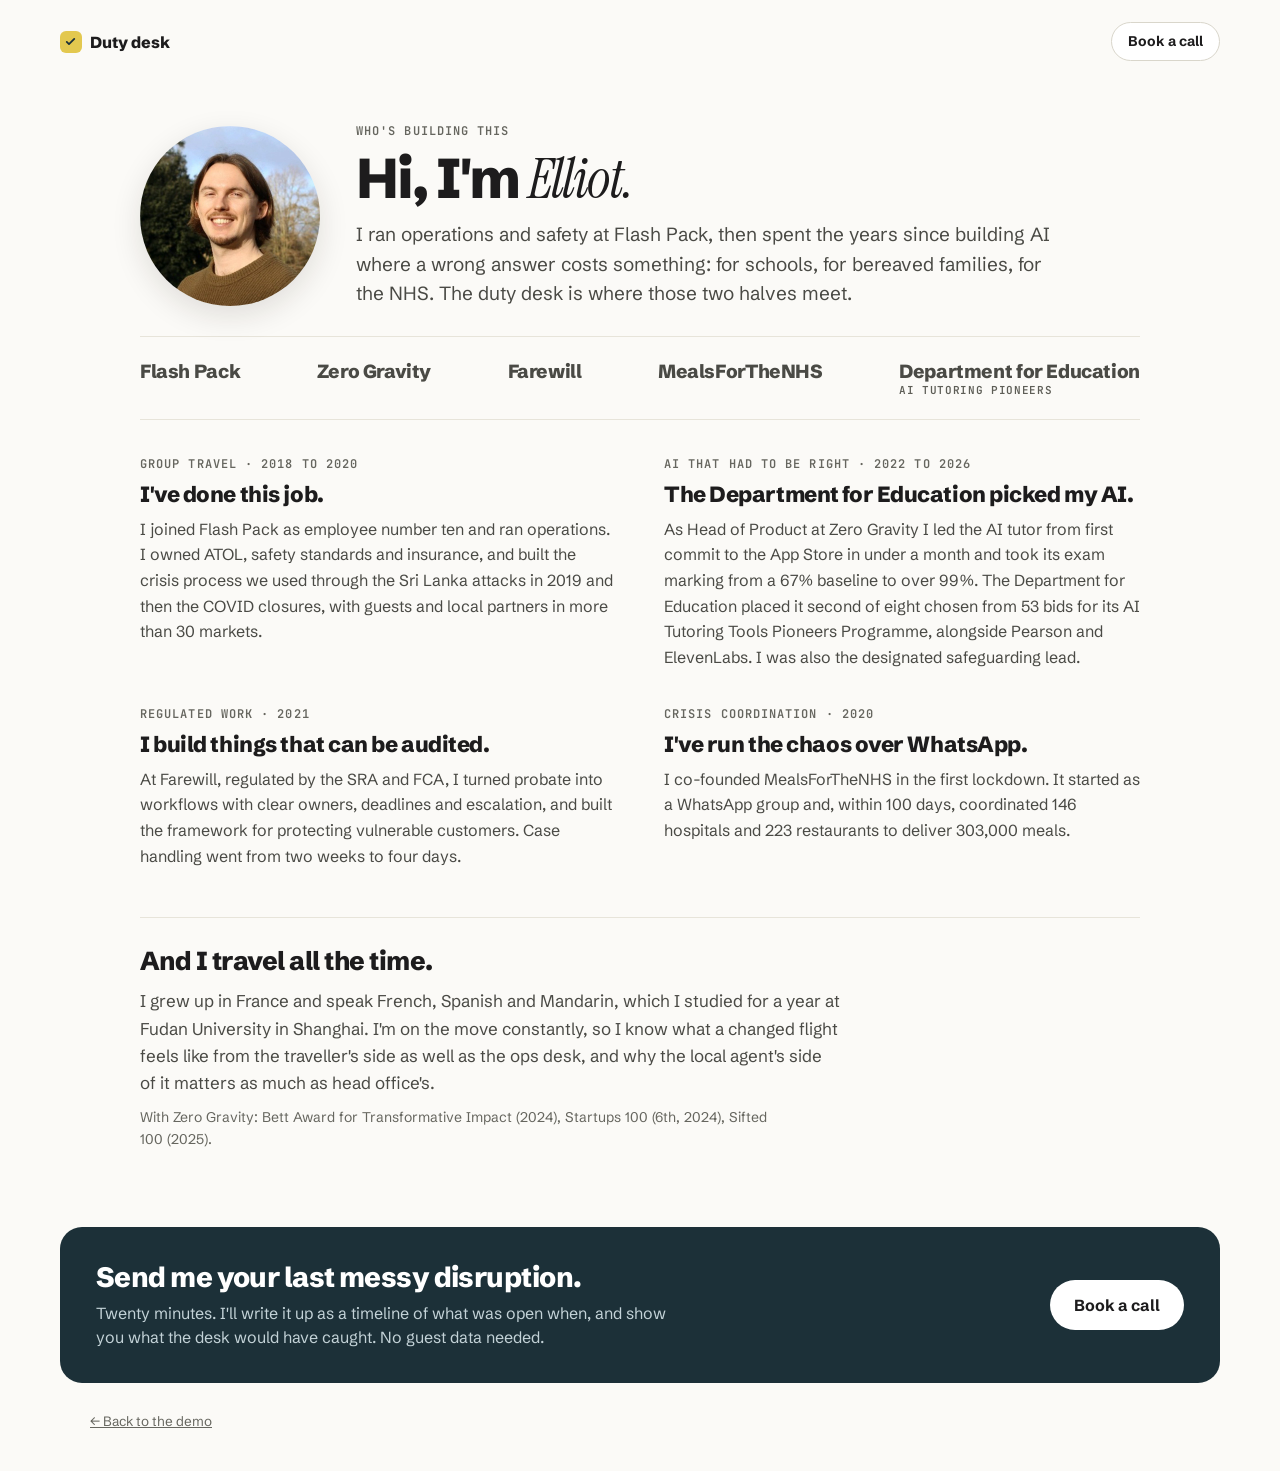
==== about.html @ a070fc7b "Update the site" ====
<!doctype html>
<html lang="en-GB">
<head>
<meta charset="utf-8">
<meta name="viewport" content="width=device-width, initial-scale=1">
<title>About Elliot · Duty desk</title>
<meta name="description" content="Elliot Little ran operations and safety at Flash Pack and has since built AI where mistakes cost something, for schools, families and the NHS.">
<link rel="preconnect" href="https://fonts.googleapis.com">
<link rel="preconnect" href="https://fonts.gstatic.com" crossorigin>
<link href="https://fonts.googleapis.com/css2?family=Instrument+Serif:ital@0;1&family=Schibsted+Grotesk:wght@400;500;600;700;800&family=JetBrains+Mono:wght@400;500;700&display=swap" rel="stylesheet">
<link rel="icon" href="data:image/svg+xml,%3Csvg xmlns=%22http://www.w3.org/2000/svg%22 viewBox=%220 0 16 16%22%3E%3Crect width=%2216%22 height=%2216%22 rx=%224%22 fill=%22%231C3038%22/%3E%3Ccircle cx=%228%22 cy=%228%22 r=%223%22 fill=%22%23E3C84F%22/%3E%3C/svg%3E">
<link rel="stylesheet" href="slack.css">
<link rel="stylesheet" href="site.css">
<link rel="stylesheet" href="home.css">
</head>
<body data-page="home">

<nav class="sitebar" aria-label="Site">
  <a class="brand" href="index.html"><i class="sq desk-sq" aria-hidden="true"></i>Duty desk</a>
  <a class="talk" data-talk href="#">Book a call</a>
</nav>

<header class="about-hero">
  <img src="elliot.jpg" alt="Elliot Little" width="180" height="180">
  <div>
    <p class="kicker">Who's building this</p>
    <h1>Hi, I'm <em>Elliot.</em></h1>
    <p class="lede">I ran operations and safety at Flash Pack, then spent the years since building AI where a wrong answer costs something: for schools, for bereaved families, for the NHS. The duty desk is where those two halves meet.</p>
  </div>
</header>

<section class="logos" aria-label="Where I've done this work">
  <span>Flash Pack</span><span>Zero Gravity</span><span>Farewill</span><span>MealsForTheNHS</span><span>Department for Education <small>AI Tutoring Pioneers</small></span>
</section>

<section class="creds">
  <article>
    <p class="kicker">Group travel · 2018 to 2020</p>
    <h2>I've done this job.</h2>
    <p>I joined Flash Pack as employee number ten and ran operations. I owned ATOL, safety standards and insurance, and built the crisis process we used through the Sri Lanka attacks in 2019 and then the COVID closures, with guests and local partners in more than 30 markets.</p>
  </article>
  <article>
    <p class="kicker">AI that had to be right · 2022 to 2026</p>
    <h2>The Department for Education picked my AI.</h2>
    <p>As Head of Product at Zero Gravity I led the AI tutor from first commit to the App Store in under a month and took its exam marking from a 67% baseline to over 99%. The Department for Education placed it second of eight chosen from 53 bids for its AI Tutoring Tools Pioneers Programme, alongside Pearson and ElevenLabs. I was also the designated safeguarding lead.</p>
  </article>
  <article>
    <p class="kicker">Regulated work · 2021</p>
    <h2>I build things that can be audited.</h2>
    <p>At Farewill, regulated by the SRA and FCA, I turned probate into workflows with clear owners, deadlines and escalation, and built the framework for protecting vulnerable customers. Case handling went from two weeks to four days.</p>
  </article>
  <article>
    <p class="kicker">Crisis coordination · 2020</p>
    <h2>I've run the chaos over WhatsApp.</h2>
    <p>I co-founded MealsForTheNHS in the first lockdown. It started as a WhatsApp group and, within 100 days, coordinated 146 hospitals and 223 restaurants to deliver 303,000 meals.</p>
  </article>
</section>

<section class="travel">
  <h2>And I travel all the time.</h2>
  <p>I grew up in France and speak French, Spanish and Mandarin, which I studied for a year at Fudan University in Shanghai. I'm on the move constantly, so I know what a changed flight feels like from the traveller's side as well as the ops desk, and why the local agent's side of it matters as much as head office's.</p>
  <p class="small">With Zero Gravity: Bett Award for Transformative Impact (2024), Startups 100 (6th, 2024), Sifted 100 (2025).</p>
</section>

<section class="talk-band" id="talk">
  <div>
    <h2>Send me your last messy disruption.</h2>
    <p>Twenty minutes. I'll write it up as a timeline of what was open when, and show you what the desk would have caught. No guest data needed.</p>
  </div>
  <a class="cta light" data-talk href="#">Book a call</a>
</section>

<footer class="foot"><p><a href="index.html">← Back to the demo</a></p></footer>
<script type="module" src="talk.js"></script>
</body>
</html>
---- slack.css ----
/* Story view. A chat client drawn plainly enough that nobody has to learn it.
   Palette from the repo's tokens; the layout is the familiar one. */
:root{
  --ink:#1D1C1D; --body:#3B3A3C; --muted:#616061; --line:#E2E2E2; --soft:#F8F8F8;
  --night:#1C3038; --night-2:#26414B; --night-body:#C3D2D7; --night-mute:#9FB3BA;
  --sky:#A8C3CD; --sky-soft:#EDF4F6; --sky-ink:#2F5664;
  --olive:#82A03A; --olive-soft:#EFF3E0; --olive-ink:#4E6221;
  --mustard:#E3C84F; --mustard-soft:#FBF5DC; --mustard-ink:#6B5405;
  --terra:#C9524A; --terra-soft:#FBEAE8; --terra-ink:#A03A32;
  --sans:"Schibsted Grotesk",-apple-system,BlinkMacSystemFont,"Segoe UI",Roboto,Arial,sans-serif;
  --mono:"JetBrains Mono",ui-monospace,Menlo,monospace;
}
*,*::before,*::after{box-sizing:border-box;margin:0}
body{font:15px/1.5 var(--sans);color:var(--body);background:#F4F3ED;-webkit-font-smoothing:antialiased;padding:0 24px 40px}
b{color:var(--ink);font-weight:700}
a{color:#1264A3}
:focus-visible{outline:2px solid var(--terra-ink);outline-offset:2px;border-radius:4px}
[hidden]{display:none!important}
button{font:inherit;cursor:pointer}

/* page header: one headline, one line, one stepper */
.page{max-width:1240px;margin:0 auto;padding:32px 0 14px}
h1{font:800 clamp(28px,3.6vw,40px)/1.05 var(--sans);letter-spacing:-.03em;color:var(--ink);margin-bottom:8px}
.sub{font-size:16.5px;max-width:70ch;color:var(--body)}
.nav{max-width:1240px;margin:0 auto;display:flex;align-items:center;justify-content:space-between;gap:16px}
.moments{display:flex;align-items:center}
.mo{background:#fff;border:1px solid #D6D4C9;color:var(--muted);font-weight:700;font-size:14px;border-radius:999px;padding:7px 16px}
.mo.done{color:var(--olive-ink);border-color:#C3D39A;background:var(--olive-soft)}
.mo.on{background:var(--ink);border-color:var(--ink);color:#fff}
.sep{width:28px;height:1px;background:#C8C6BC}
.hood{font-size:14px;font-weight:600;color:var(--muted);text-decoration:none}
.hood:hover{color:var(--ink);text-decoration:underline}
.context{max-width:1240px;margin:12px auto 14px;font-size:16px;color:var(--body)}
.context b{margin-right:4px}

/* end-of-moment card, inside the channel */
.endcard{margin:12px 18px 6px;border:1px solid var(--line);border-radius:10px;overflow:hidden;background:#fff}
.endcard.new{animation:arrive .35s ease-out}
.ec-head{font:700 11px var(--mono);text-transform:uppercase;letter-spacing:.08em;color:var(--muted);padding:8px 14px;background:var(--soft);border-bottom:1px solid var(--line)}
.ec-row{display:grid;grid-template-columns:96px 1fr;gap:10px;padding:9px 14px;align-items:baseline}
.ec-row+.ec-row{border-top:1px solid var(--line)}
.ec-row p{color:var(--ink);font-size:14.5px}
.ec-k{font:700 11px var(--mono);text-transform:uppercase;letter-spacing:.06em}
.ec-k.ok{color:var(--olive-ink)} .ec-k.bad{color:var(--terra-ink)}

/* the app window */
.app{max-width:1240px;margin:0 auto;display:grid;grid-template-columns:220px 1fr 300px;grid-template-rows:40px 1fr;height:clamp(520px,calc(100vh - 260px),720px);border-radius:12px;overflow:hidden;box-shadow:0 1px 3px rgba(0,0,0,.08),0 18px 50px rgba(0,0,0,.12);background:#fff}
.side{background:#3F0E40;color:#CFC3CF;padding:14px 10px;font-size:14.5px;overflow:auto;grid-row:2}
.ws{padding:0 8px 14px;border-bottom:1px solid #5B2C5C;margin-bottom:10px;display:flex;flex-direction:column}
.ws b{color:#fff;font-size:16px}
.ws span{font-size:12.5px;color:var(--night-mute)}
.side-h{font-size:12.5px;color:#B9A7BA;padding:10px 8px 4px}
.side ul{list-style:none;padding:0}
.side li{padding:4px 8px;border-radius:6px;display:flex;align-items:center;gap:8px;white-space:nowrap}
.side li.on{background:#1164A3;color:#fff;font-weight:700}
.dot{width:9px;height:9px;border-radius:50%;display:inline-block}
.sq{width:18px;height:18px;border-radius:5px;display:inline-block;flex:none}
.desk-sq{background:var(--mustard) url("data:image/svg+xml,%3Csvg xmlns='http://www.w3.org/2000/svg' viewBox='0 0 20 20'%3E%3Cpath d='M5 10.5l3 3 7-7' stroke='%231C3038' stroke-width='2.4' fill='none' stroke-linecap='round' stroke-linejoin='round'/%3E%3C/svg%3E") center/70% no-repeat}
.news-sq{background:var(--sky) url("data:image/svg+xml,%3Csvg xmlns='http://www.w3.org/2000/svg' viewBox='0 0 20 20'%3E%3Cpath d='M5 6h10M5 10h10M5 14h6' stroke='%231C3038' stroke-width='2' stroke-linecap='round'/%3E%3C/svg%3E") center/70% no-repeat}

.chan{display:flex;flex-direction:column;min-width:0;min-height:0;border-right:1px solid var(--line)}
.chan-head{display:flex;justify-content:space-between;align-items:center;padding:12px 18px;border-bottom:1px solid var(--line)}
.chan-head b{font-size:17px}
.topic{display:block;font-size:13px;color:var(--muted)}
.members{display:flex}
.members i{width:26px;height:26px;border-radius:6px;display:grid;place-items:center;color:#fff;font:700 12px var(--sans);font-style:normal;margin-left:-4px;border:2px solid #fff}
.members i.d{background:var(--mustard);color:var(--night)}

.msgs{list-style:none;padding:8px 0 16px;overflow-y:auto;flex:1;min-height:0}
.empty{padding:40px 24px;color:var(--muted);text-align:center}
.day{display:flex;align-items:center;margin:14px 0 6px;padding:0 18px}
.day::before,.day::after{content:"";flex:1;height:1px;background:var(--line)}
.day span{font:700 12.5px var(--sans);color:var(--ink);border:1px solid var(--line);border-radius:999px;padding:3px 12px;background:#fff}
.m{display:flex;gap:10px;padding:6px 18px}
.m:hover{background:var(--soft)}
.m.thread{padding-left:66px}
.m.thread .av{width:24px;height:24px;font-size:12px}
.m.new{animation:arrive .35s ease-out}
@keyframes arrive{from{background:#FFF8DB}to{background:transparent}}
@media (prefers-reduced-motion:reduce){.m.new{animation:none}.msgs{scroll-behavior:auto}}
.av{width:36px;height:36px;border-radius:7px;flex:none;display:grid;place-items:center;color:#fff;font:700 15px var(--sans);font-style:normal}
.av.sq{width:36px;height:36px}
.mb{min-width:0;flex:1}
.mh{display:flex;align-items:baseline;gap:6px;margin-bottom:1px}
.mh time{font-size:12px;color:var(--muted)}
.apptag{font:700 10px var(--sans);background:#EDEDED;color:var(--muted);padding:1px 4px;border-radius:3px}
.role{font-size:12.5px;color:var(--muted)}
.mb p{color:var(--ink);margin:1px 0}
.at{background:#E8F5FA;color:#1264A3;border-radius:3px;padding:0 2px;font-weight:600}
.card{display:flex;flex-direction:column;gap:2px;border-left:4px solid #DDD;background:#fff;border-radius:0 8px 8px 0;padding:8px 12px;margin:6px 0;max-width:560px;border-top:1px solid var(--line);border-right:1px solid var(--line);border-bottom:1px solid var(--line)}
.card .src{font:600 12px var(--sans);color:var(--muted)}
.card b{font-size:15px;line-height:1.35}
.card span:not(.src){font-size:14px;color:var(--body)}
.card.news{border-left-color:var(--sky);text-decoration:none}
.card.news:hover b{text-decoration:underline}
.card.email{border-left-color:#9A9A9A;background:var(--soft)}
.card.draft{border-left-color:var(--mustard);background:var(--mustard-soft)}
.card.draft .src{color:var(--mustard-ink)}
.card.draft p{font-size:14.5px;margin:4px 0}
.basis{font-size:12.5px!important;color:var(--muted)!important}
.rows{list-style:none;padding:0;margin:6px 0;max-width:600px;border:1px solid var(--line);border-radius:8px;overflow:hidden}
.rows li{display:grid;grid-template-columns:14px 190px 1fr;gap:8px;align-items:baseline;padding:6px 10px;font-size:14px;border-top:1px solid var(--line)}
.rows li:first-child{border-top:0}
.rows i{width:10px;height:10px;border-radius:50%;display:inline-block;align-self:center}
.rows .risk i{background:var(--mustard)} .rows .clear i{background:#C8C8C8}
.rows .ok i{background:var(--olive)} .rows .open i{background:var(--terra)}
.rows .open{background:var(--terra-soft)}
.rows span{color:var(--body)}
.actions{display:flex;align-items:center;gap:8px;margin-top:8px;flex-wrap:wrap}
.act{border:1px solid #007A5A;background:#007A5A;color:#fff;font-weight:700;font-size:14px;border-radius:6px;padding:6px 12px}
.act:hover{background:#148567}
.act.ghost{background:#fff;color:var(--ink);border-color:#BBB;cursor:default}
.for{font-size:12.5px;color:var(--muted)}
.acted{margin-top:6px;font-size:13.5px;color:var(--olive-ink);font-weight:600}
.cmd{font-family:var(--mono);color:#1264A3!important}

.composer{border-top:1px solid var(--line);padding:10px 14px;display:flex;gap:10px;align-items:center}
.fake-input{flex:1;border:1px solid #CCC;border-radius:8px;padding:9px 12px;color:#6E6E6E;font-size:14px}
.ctl{display:flex;gap:6px}
.b{border:1px solid #BBB;background:#fff;border-radius:8px;padding:8px 14px;font-weight:700;color:var(--ink);min-width:44px}
.b.primary{background:var(--ink);border-color:var(--ink);color:#fff}
.b:disabled{opacity:.4;cursor:default}

/* right pane */
.pane{background:#FCFCFB;padding:14px 16px;overflow:auto;display:flex;flex-direction:column;min-height:0}
.pane-h{display:flex;justify-content:space-between;align-items:center;margin-bottom:10px}
.pane-h b{font-size:16px}
.pane-h span{font:700 12px var(--mono);background:var(--ink);color:#fff;border-radius:999px;padding:1px 8px}
.open{list-style:none;padding:0;display:flex;flex-direction:column;gap:8px}
.open li{background:#fff;border:1px solid var(--line);border-left:4px solid var(--mustard);border-radius:8px;padding:8px 10px;display:flex;flex-direction:column;gap:3px}
.open li b{font-size:13.5px;line-height:1.35}
.open li.late{border-left-color:var(--terra);background:var(--terra-soft)}
.open li.wait{border-left-color:var(--sky)}
.meta{font-size:12.5px;color:var(--muted)}
.meta em{font-style:normal;color:var(--terra-ink);font-weight:700}
.bar{height:6px;background:#EEE;border-radius:999px;overflow:hidden;margin-top:2px}
.bar i{display:block;height:100%;background:var(--olive)}
.none{color:var(--muted);font-size:14px}
.pane-foot{margin-top:auto;padding-top:14px;font-size:12px;color:var(--muted)}

.note{max-width:1240px;margin:14px auto 0;font-size:13px;color:var(--muted)}

@media (max-width:1100px){
  .app{grid-template-columns:1fr 280px;height:auto}
  .side{display:none}
  .msgs{max-height:60vh}
}
@media (max-width:760px){
  body{padding:0 12px 32px}
  .nav{flex-direction:column;align-items:flex-start}
  .app{grid-template-columns:1fr}
  .pane{border-top:1px solid var(--line)}
  .rows li{grid-template-columns:14px 1fr}
  .rows li span{grid-column:2}
}

/* v2 additions: Slack chrome, WhatsApp bridge, per-guest pane */
.topbar{grid-column:1/-1;background:#350D36;display:flex;align-items:center;justify-content:center}
.search{width:min(520px,60%);background:#5B2C5C;color:#E6D9E6;border-radius:6px;font-size:13px;padding:4px 12px;text-align:center}
.chan{grid-row:2}
.pane{grid-row:2}
.side li.unread{color:#fff;font-weight:700}
.side li em{margin-left:auto;font-style:normal;background:#CD2553;color:#fff;border-radius:999px;font-size:11px;padding:0 6px}
.you{font-size:11px;color:#B9A7BA}
.wa-sq{background:#25D366 url("data:image/svg+xml,%3Csvg xmlns='http://www.w3.org/2000/svg' viewBox='0 0 20 20'%3E%3Cpath d='M4 16l1-3.2A6 6 0 1 1 7.4 15z' fill='none' stroke='%23fff' stroke-width='1.8' stroke-linejoin='round'/%3E%3C/svg%3E") center/78% no-repeat}
.members span{font-size:12px;color:var(--muted);margin-left:8px;align-self:center}
.av.wa{background:#E7F7EC;color:#0B6B34;border:1px solid #BFE8CD}
.via{font:600 11px var(--sans);color:#0B6B34;background:#E7F7EC;border-radius:3px;padding:1px 5px}
.bubble{background:#F3FBF5;border:1px solid #D5EFDD;border-radius:2px 10px 10px 10px;padding:7px 11px;display:inline-block;max-width:560px}
.block{border:1px solid var(--line);border-radius:8px;padding:9px 12px;margin:6px 0;max-width:600px;background:#fff}
.block p{margin:2px 0 0}
.block .for{display:block;font:700 11px var(--mono);text-transform:uppercase;letter-spacing:.06em;color:var(--mustard-ink)}
.trip{margin-bottom:12px}
.trip-h{font:700 11.5px var(--mono);text-transform:uppercase;letter-spacing:.06em;color:var(--muted);margin-bottom:6px}
.g-top{display:flex;justify-content:space-between;align-items:center;gap:8px}
.dots{display:flex;gap:4px}
.dots i,.legend i{width:10px;height:10px;border-radius:50%;background:#fff;border:1.5px solid #B8B8B8;display:inline-block}
.dots i.on{background:var(--olive);border-color:var(--olive)}
.legend{font-size:12px;color:var(--muted);margin:-4px 0 10px;display:flex;align-items:center;gap:5px;flex-wrap:wrap}
.legend i.on{background:var(--olive);border-color:var(--olive);margin-left:4px}
.legend i.on:first-child{margin-left:0}
.waiting{font-size:12.5px;color:var(--sky-ink);background:var(--sky-soft);border-radius:6px;padding:6px 10px}
.rows .unknown i{background:#fff;border:2px solid var(--mustard)}
@media (max-width:1100px){.topbar{display:none}.app{grid-template-rows:1fr}}

/* compact guest rows in the pane */
.open li.row{flex-direction:row;align-items:center;gap:8px;padding:6px 10px;border-left-width:3px}
.open li.row b{font-size:13.5px;flex:none;min-width:70px}
.open li.row .meta{flex:1;white-space:nowrap;overflow:hidden;text-overflow:ellipsis}
.dots.watch{font-size:11.5px;color:var(--mustard-ink);font-weight:600}
.dots.late-tag{font-size:11.5px;color:var(--terra-ink);font-weight:700}

/* Quiet mode (7 Oct): keep the look, drop what distracts from the story. */
.topbar,.side,.members span,.chan-head .members,.composer .fake-input,.pane-foot{display:none!important}
.app{grid-template-columns:1fr 300px;grid-template-rows:1fr}
.chan,.pane{grid-row:1}
.composer{justify-content:flex-end}
.m .apptag,.m .role{display:none}
---- site.css ----
/* Shared nav, the board front page and the offer band. Builds on slack.css tokens.
   Status always carries an icon and a label; colour is the third cue, not the first. */
.topnav{max-width:1240px;margin:0 auto;display:flex;align-items:center;gap:20px;padding:18px 0 6px}
.brand{display:flex;align-items:center;gap:8px;font-weight:800;color:var(--ink);text-decoration:none;font-size:16px}
.brand .sq{width:22px;height:22px;border-radius:6px}
.tabs{display:flex;gap:4px;background:#fff;border:1px solid #DDDBD0;border-radius:999px;padding:3px}
.tabs a{font-weight:600;font-size:14px;color:var(--muted);text-decoration:none;padding:6px 14px;border-radius:999px}
.tabs a:hover{color:var(--ink)}
.tabs a[aria-current="page"]{background:var(--ink);color:#fff}
.book{margin-left:auto;background:#007A5A;color:#fff;font-weight:700;font-size:14px;text-decoration:none;border-radius:8px;padding:8px 14px}
.book:hover{background:#148567}
.book.big{margin-left:0;font-size:16px;padding:12px 20px;white-space:nowrap}

.hero{max-width:1240px;margin:0 auto;padding:22px 0 8px}
.hero h1{margin-bottom:10px}
.hero p{font-size:17px;max-width:68ch;color:var(--body)}
.hero .quiet{font-size:14.5px;color:var(--muted);margin-top:6px}

.board{max-width:1240px;margin:14px auto 0;background:#fff;border:1px solid #E4E2D8;border-radius:16px;padding:20px 22px;box-shadow:0 1px 2px rgba(0,0,0,.04)}
.days{display:flex;gap:6px;flex-wrap:wrap}
.day-b{border:1px solid #D6D4C9;background:#fff;border-radius:999px;padding:7px 14px;font-weight:700;font-size:14px;color:var(--muted)}
.day-b.on{background:var(--ink);border-color:var(--ink);color:#fff}
.news{margin:12px 0 16px;font-size:14.5px;color:var(--body);background:var(--soft);border-radius:8px;padding:10px 12px;line-height:1.55}
.src-tag{font:700 10.5px var(--mono);text-transform:uppercase;letter-spacing:.06em;background:var(--sky-soft);color:var(--sky-ink);border-radius:4px;padding:2px 6px;margin-right:4px}
.quiet-tag{background:#EEE;color:var(--muted)}

.tiles{display:grid;grid-template-columns:1.2fr 1fr 1fr 1fr;gap:10px;margin-bottom:16px}
.tile{border:1px solid var(--line);border-radius:12px;padding:12px 14px;display:flex;flex-direction:column;gap:2px}
.tile b{font:800 28px/1.1 var(--sans);color:var(--ink);font-variant-numeric:tabular-nums;letter-spacing:-.02em}
.tile span{font-size:13.5px;color:var(--muted)}
.tile.lead b{font-size:40px}
.tile.lead.bad{background:var(--terra-soft);border-color:#EBC3BF}
.tile.lead.bad b,.tile.lead.bad span{color:var(--terra-ink)}
.tile.lead.warn{background:var(--mustard-soft);border-color:#EBD98A}
.tile.lead.warn span{color:var(--mustard-ink)}
.tile.lead.ok{background:var(--olive-soft);border-color:#C3D39A}

.trips{display:grid;grid-template-columns:repeat(3,1fr);gap:12px}
.trip-card{border:1px solid var(--line);border-radius:12px;padding:12px 14px}
.trip-card header{display:flex;flex-direction:column;margin-bottom:8px}
.trip-card header b{font-size:15.5px}
.trip-card header span{font-size:12.5px;color:var(--muted)}
.trip-card ul{list-style:none;padding:0;display:flex;flex-direction:column;gap:4px}
.g{display:grid;grid-template-columns:20px 74px 1fr;gap:6px;align-items:baseline;font-size:13.5px;padding:5px 8px;border-radius:6px;background:var(--soft)}
.g b{font-size:13.5px}
.g .lbl{color:var(--body)}
.ico{font:700 13px var(--mono);text-align:center}
.g.ok{background:var(--olive-soft)} .g.ok .ico,.g.ok .lbl{color:var(--olive-ink)}
.g.bad{background:var(--terra-soft)} .g.bad .ico,.g.bad .lbl{color:var(--terra-ink);font-weight:600}
.g.warn{background:var(--mustard-soft)} .g.warn .ico,.g.warn .lbl{color:var(--mustard-ink)}
.g.info .ico{color:var(--sky-ink)}
.clear-n,.none-affected{font-size:12.5px;color:var(--muted);margin-top:8px}
.board-foot{margin-top:14px;font-size:13.5px;color:var(--muted)}

.offer{max-width:1240px;margin:16px auto 0;display:flex;align-items:center;justify-content:space-between;gap:24px;background:var(--night);color:var(--night-body);border-radius:16px;padding:22px 26px}
.offer h2{color:#fff;font:800 22px/1.2 var(--sans);letter-spacing:-.01em;margin-bottom:4px}
.offer p{font-size:15px;max-width:60ch}

@media (max-width:1000px){.tiles{grid-template-columns:1fr 1fr}.trips{grid-template-columns:1fr}.offer{flex-direction:column;align-items:flex-start}}
@media (max-width:700px){.topnav{flex-wrap:wrap}.book{margin-left:0}}
---- home.css ----
/* Home: calm like Granola, direct like incident.io. Warm white, lots of room,
   one serif accent, one green action colour, the product as the hero. */
body[data-page="home"]{background:#FBFAF7;padding:0 28px 40px}
.sitebar,.intro,.sim,.three,.pair,.talk-band,.foot{max-width:1160px;margin-left:auto;margin-right:auto}
.sitebar{display:flex;align-items:center;justify-content:space-between;padding:22px 0}
.talk{font-weight:700;font-size:14px;color:var(--ink);text-decoration:none;border:1px solid #D9D6CB;border-radius:999px;padding:8px 16px;background:#fff}
.talk:hover{border-color:var(--ink)}
.kicker{font:600 12px var(--mono);text-transform:uppercase;letter-spacing:.09em;color:#66665F;margin-bottom:10px}

.intro{padding:56px 0 48px;text-align:center}
.intro h1{font:800 clamp(40px,6vw,72px)/1.02 var(--sans);letter-spacing:-.04em;color:var(--ink);margin:0 auto 18px;max-width:none}
.intro h1 em{font-family:"Instrument Serif",Georgia,serif;font-weight:400;font-style:italic;letter-spacing:-.01em}
.lede{font-size:19px;line-height:1.55;color:#4A4A45;max-width:58ch;margin:0 auto 28px}
.cta{display:inline-block;background:#1D1C1D;color:#fff;font-weight:700;font-size:16px;text-decoration:none;border-radius:999px;padding:13px 24px}
.cta:hover{background:#000}
.cta.light{background:#fff;color:var(--ink)}

.sim{background:#fff;border:1px solid #ECE9DF;border-radius:22px;padding:28px;box-shadow:0 1px 2px rgba(0,0,0,.03),0 24px 60px rgba(30,28,20,.07)}
.sim-head{display:flex;justify-content:space-between;align-items:flex-end;gap:24px;flex-wrap:wrap;margin-bottom:22px}
.sim-head h2{font:800 26px/1.15 var(--sans);letter-spacing:-.02em;color:var(--ink);margin-bottom:6px}
.how-to{font-size:15.5px;color:#55554F;max-width:56ch}
.steps{display:flex;gap:6px}
.step{display:flex;align-items:center;gap:7px;border:1px solid #E2DFD4;background:#fff;border-radius:999px;padding:7px 14px 7px 8px;font-weight:700;font-size:14px;color:#66665F}
.step span{width:22px;height:22px;border-radius:50%;display:grid;place-items:center;font:700 11px var(--mono);background:#F1EFE7;color:#66665F}
.step.done{color:var(--olive-ink)} .step.done span{background:var(--olive-soft);color:var(--olive-ink)}
.step.on{background:var(--ink);border-color:var(--ink);color:#fff} .step.on span{background:#fff;color:var(--ink)}

.sim-body{display:grid;grid-template-columns:380px 1fr;gap:22px;align-items:start}
.story{display:flex;flex-direction:column;gap:12px;position:sticky;top:16px}
.day-title{font:800 22px/1.2 var(--sans);letter-spacing:-.02em;color:var(--ink)}
.day-title span{display:block;font:600 12px var(--mono);text-transform:uppercase;letter-spacing:.08em;color:#66665F;margin-bottom:4px}
.beat{border-radius:12px;padding:12px 14px;font-size:15px;line-height:1.5}
.beat p{color:#2E2E2A}
.tag{display:inline-block;font:700 10.5px var(--mono);text-transform:uppercase;letter-spacing:.07em;border-radius:4px;padding:2px 7px;margin-bottom:6px}
.news-beat{background:#F6F5F0}
.tag.news{background:var(--sky-soft);color:var(--sky-ink)}
.desk-beat{background:var(--olive-soft)}
.tag.desk{background:#fff;color:var(--olive-ink)}
.without-beat{background:var(--terra-soft)}
.tag.without{background:#fff;color:var(--terra-ink)}
.nav-row{display:flex;gap:8px;margin-top:4px}
.nav-row .b{border-radius:999px;padding:10px 18px}
.nav-row .primary{flex:1}

.board-card{border:1px solid #ECE9DF;border-radius:16px;padding:16px;background:#FDFDFB}
.board-card .tiles{grid-template-columns:1.3fr 1fr 1fr}
.board-card .trips{grid-template-columns:repeat(3,1fr)}
.board-card .trip-card{background:#fff}

.three{display:grid;grid-template-columns:repeat(3,1fr);gap:36px;padding:88px 0 40px}
.three h3{font:700 19px/1.3 var(--sans);color:var(--ink);margin-bottom:8px;letter-spacing:-.01em}
.three p:last-child{font-size:15.5px;color:#55554F;line-height:1.55}

.pair{display:grid;grid-template-columns:1fr 1fr;gap:20px;padding:20px 0 40px}
.pair>div{background:#fff;border:1px solid #ECE9DF;border-radius:18px;padding:26px}
.pair h2{font:800 24px/1.2 var(--sans);letter-spacing:-.02em;color:var(--ink);margin-bottom:10px}
.pair p{font-size:16px;color:#4A4A45;line-height:1.6}

.talk-band{display:flex;justify-content:space-between;align-items:center;gap:28px;background:var(--night);border-radius:22px;padding:34px 36px;color:var(--night-body)}
.talk-band h2{font:800 28px/1.15 var(--sans);color:#fff;letter-spacing:-.02em;margin-bottom:8px}
.talk-band p{font-size:16px;max-width:60ch}
.talk-band .who{margin-top:10px;font-size:14.5px;color:var(--night-mute)}
.foot{padding:28px 0 0;font-size:13.5px;color:#66665F}
.foot a{color:inherit}

@media (max-width:1050px){.sim-body{grid-template-columns:1fr}.story{position:static}.board-card .trips{grid-template-columns:1fr}.three,.pair{grid-template-columns:1fr}.talk-band{flex-direction:column;align-items:flex-start}}
@media (max-width:640px){body[data-page="home"]{padding:0 14px 32px}.sim{padding:16px}.steps{flex-wrap:wrap}.board-card .tiles{grid-template-columns:1fr}}

/* Board inside the simulation: trips stacked, guests two to a row, so a busy
   Monday stays short. */
.board-card .trips{grid-template-columns:1fr}
.board-card .trip-card header{flex-direction:row;justify-content:space-between;align-items:baseline}
.board-card .trip-card ul{display:grid;grid-template-columns:1fr 1fr;gap:4px}
.board-card .g{grid-template-columns:18px 78px 1fr}
@media (max-width:640px){.board-card .trip-card ul{grid-template-columns:1fr}}

/* About page */
.about-hero{max-width:1000px;margin:40px auto 28px;display:grid;grid-template-columns:180px 1fr;gap:36px;align-items:center}
.about-hero img{width:180px;height:180px;border-radius:50%;object-fit:cover;box-shadow:0 10px 30px rgba(30,28,20,.12)}
.about-hero h1{font:800 clamp(36px,5vw,56px)/1.02 var(--sans);letter-spacing:-.035em;color:var(--ink);margin-bottom:12px}
.about-hero h1 em{font-family:"Instrument Serif",Georgia,serif;font-weight:400;font-style:italic}
.about-hero .lede{margin:0;text-align:left}
.logos{max-width:1000px;margin:0 auto;display:flex;flex-wrap:wrap;justify-content:space-between;gap:14px 28px;padding:22px 0;border-top:1px solid #E7E4DA;border-bottom:1px solid #E7E4DA}
.logos span{font:800 19px var(--sans);letter-spacing:-.02em;color:#4A4A45}
.logos small{display:block;font:600 11px var(--mono);letter-spacing:.06em;text-transform:uppercase;color:#5E5E57}
.creds{max-width:1000px;margin:36px auto 0;display:grid;grid-template-columns:1fr 1fr;gap:36px 48px}
.creds h2{font:800 22px/1.2 var(--sans);letter-spacing:-.02em;color:var(--ink);margin-bottom:8px}
.creds p:last-child{font-size:16px;line-height:1.6;color:#4A4A45}
.travel{max-width:1000px;margin:48px auto;padding:28px 0;border-top:1px solid #E7E4DA}
.travel h2{font:800 26px/1.2 var(--sans);letter-spacing:-.02em;color:var(--ink);margin-bottom:10px}
.travel p{font-size:17px;line-height:1.6;color:#4A4A45;max-width:70ch}
.travel .small{font-size:14px;color:#66665F;margin-top:10px}
@media (max-width:800px){.about-hero{grid-template-columns:1fr;text-align:left}.creds{grid-template-columns:1fr}}

/* Home v3: the Slack demo is the hero; fewer boxes, more air. */
.demo{max-width:1240px;margin:0 auto}
.kicker.center{text-align:center;margin-bottom:14px}
.demo .nav{justify-content:center;margin-bottom:6px}
.demo .context{text-align:center;max-width:70ch;margin:8px auto 16px}
.demo .app{border:1px solid #ECE9DF;box-shadow:0 1px 2px rgba(0,0,0,.03),0 30px 70px rgba(30,28,20,.09)}
.demo-hint{text-align:center;font-size:14px;color:#66665F;margin-top:14px}

.get{max-width:1100px;margin:96px auto 0}
.get h2,.me h2{font:800 30px/1.15 var(--sans);letter-spacing:-.025em;color:var(--ink);margin-bottom:22px}
.get-grid{display:grid;grid-template-columns:repeat(4,1fr);gap:32px}
.get-grid h3{font:700 17px/1.3 var(--sans);color:var(--ink);margin-bottom:6px}
.get-grid p,.rules-row p:last-child{font-size:15px;line-height:1.55;color:#55554F}
.get-note{margin-top:24px;font-size:15px;color:#55554F;max-width:80ch}

.rules-row{max-width:1100px;margin:64px auto 0;display:grid;grid-template-columns:repeat(3,1fr);gap:32px;padding-top:28px;border-top:1px solid #E7E4DA}

.me{max-width:1100px;margin:80px auto 0;display:grid;grid-template-columns:96px 1fr auto;gap:24px;align-items:center;padding:28px 0;border-top:1px solid #E7E4DA;border-bottom:1px solid #E7E4DA}
.me img{width:96px;height:96px;border-radius:50%;object-fit:cover}
.me h2{font-size:22px;margin-bottom:4px}
.me p{font-size:15.5px;color:#4A4A45;max-width:62ch}
.me p a{color:var(--ink);font-weight:600}
.foot{max-width:1100px}

@media (max-width:1000px){.get-grid{grid-template-columns:1fr 1fr}.rules-row{grid-template-columns:1fr}.me{grid-template-columns:72px 1fr}.me .cta{grid-column:1/-1;justify-self:start}.me img{width:72px;height:72px}}
@media (max-width:600px){.get-grid{grid-template-columns:1fr}}

/* Fewer boxes in the list: plain rows, hairlines, colour only where it means something. */
.open{gap:0}
.open li.row{border:0;border-bottom:1px solid #EFEDE6;border-radius:0;background:transparent;padding:7px 2px}
.open li.row.late{background:var(--terra-soft);border-radius:6px;padding:7px 8px}
.pane{background:#fff}
.dots.watch{color:#77776F;font-weight:500}
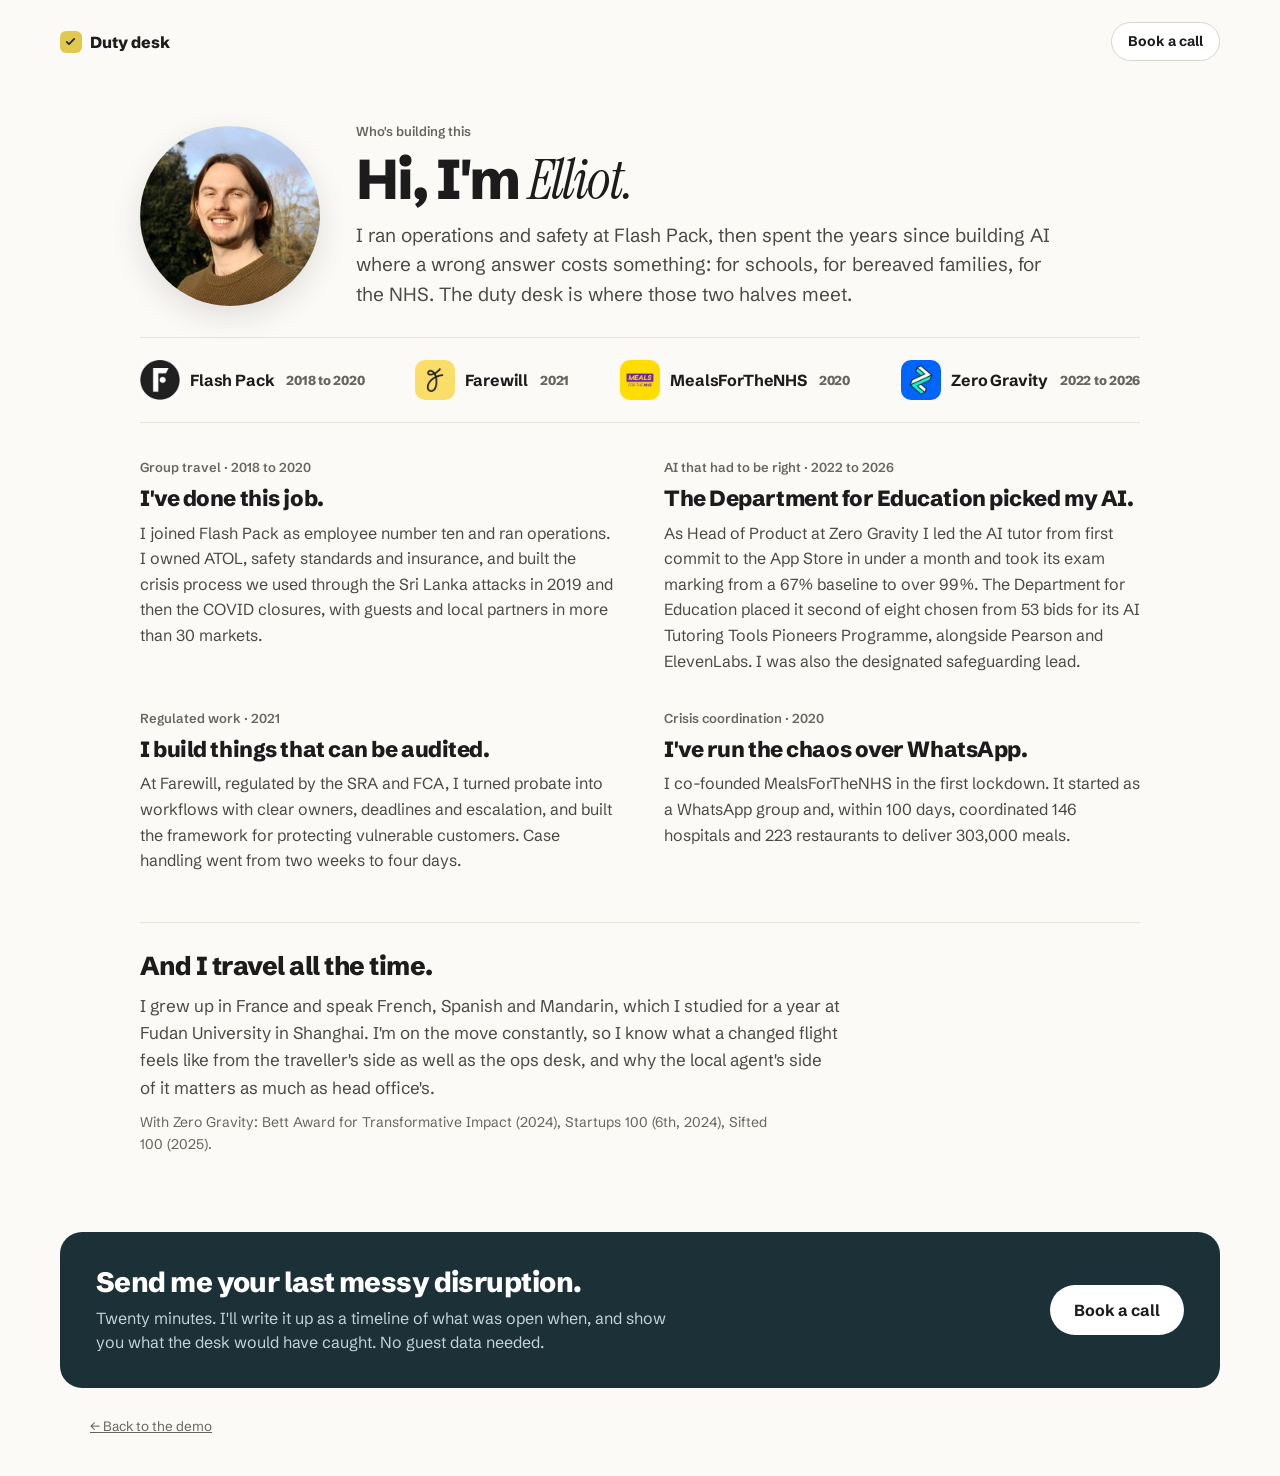
==== commit c39c9a47: "Update the site" ====
--- a/about.html
+++ b/about.html
@@ -30,7 +30,10 @@
 </header>
 
 <section class="logos" aria-label="Where I've done this work">
-  <span>Flash Pack</span><span>Zero Gravity</span><span>Farewill</span><span>MealsForTheNHS</span><span>Department for Education <small>AI Tutoring Pioneers</small></span>
+  <div><img src="logos/flash-pack.jpeg" alt="" width="40" height="40"><b>Flash Pack</b><span>2018 to 2020</span></div>
+  <div><img src="logos/farewill.jpeg" alt="" width="40" height="40"><b>Farewill</b><span>2021</span></div>
+  <div><img src="logos/meals-for-the-nhs.jpeg" alt="" width="40" height="40"><b>MealsForTheNHS</b><span>2020</span></div>
+  <div><img src="logos/zero-gravity.jpeg" alt="" width="40" height="40"><b>Zero Gravity</b><span>2022 to 2026</span></div>
 </section>
 
 <section class="creds">
--- a/slack.css
+++ b/slack.css
@@ -196,3 +196,5 @@
 .chan,.pane{grid-row:1}
 .composer{justify-content:flex-end}
 .m .apptag,.m .role{display:none}
+
+.pane-h span:empty{display:none}
--- a/home.css
+++ b/home.css
@@ -125,3 +125,18 @@
 .open li.row.late{background:var(--terra-soft);border-radius:6px;padding:7px 8px}
 .pane{background:#fff}
 .dots.watch{color:#77776F;font-weight:500}
+
+/* Quieter top: headline, one line, then the demo. */
+.intro{padding:48px 0 28px}
+.intro .lede{font-size:18px;margin-bottom:0;max-width:52ch}
+.demo .context{font-size:15px;color:#55554F;margin:6px auto 14px}
+.demo .context b{color:var(--ink)}
+
+/* One type system: sans for everything, the serif only as the headline accent,
+   mono only inside the Slack mock. Labels lose the mono caps. */
+.kicker,.day-title span{font:600 13px/1.3 var(--sans);text-transform:none;letter-spacing:0;color:#66665F}
+.logos{justify-content:space-between}
+.logos div{display:flex;align-items:center;gap:10px}
+.logos img{width:40px;height:40px;border-radius:10px;object-fit:cover}
+.logos b{font:700 16px var(--sans);color:var(--ink);letter-spacing:-.01em}
+.logos div span{font-size:13px;color:#66665F;margin-left:2px}
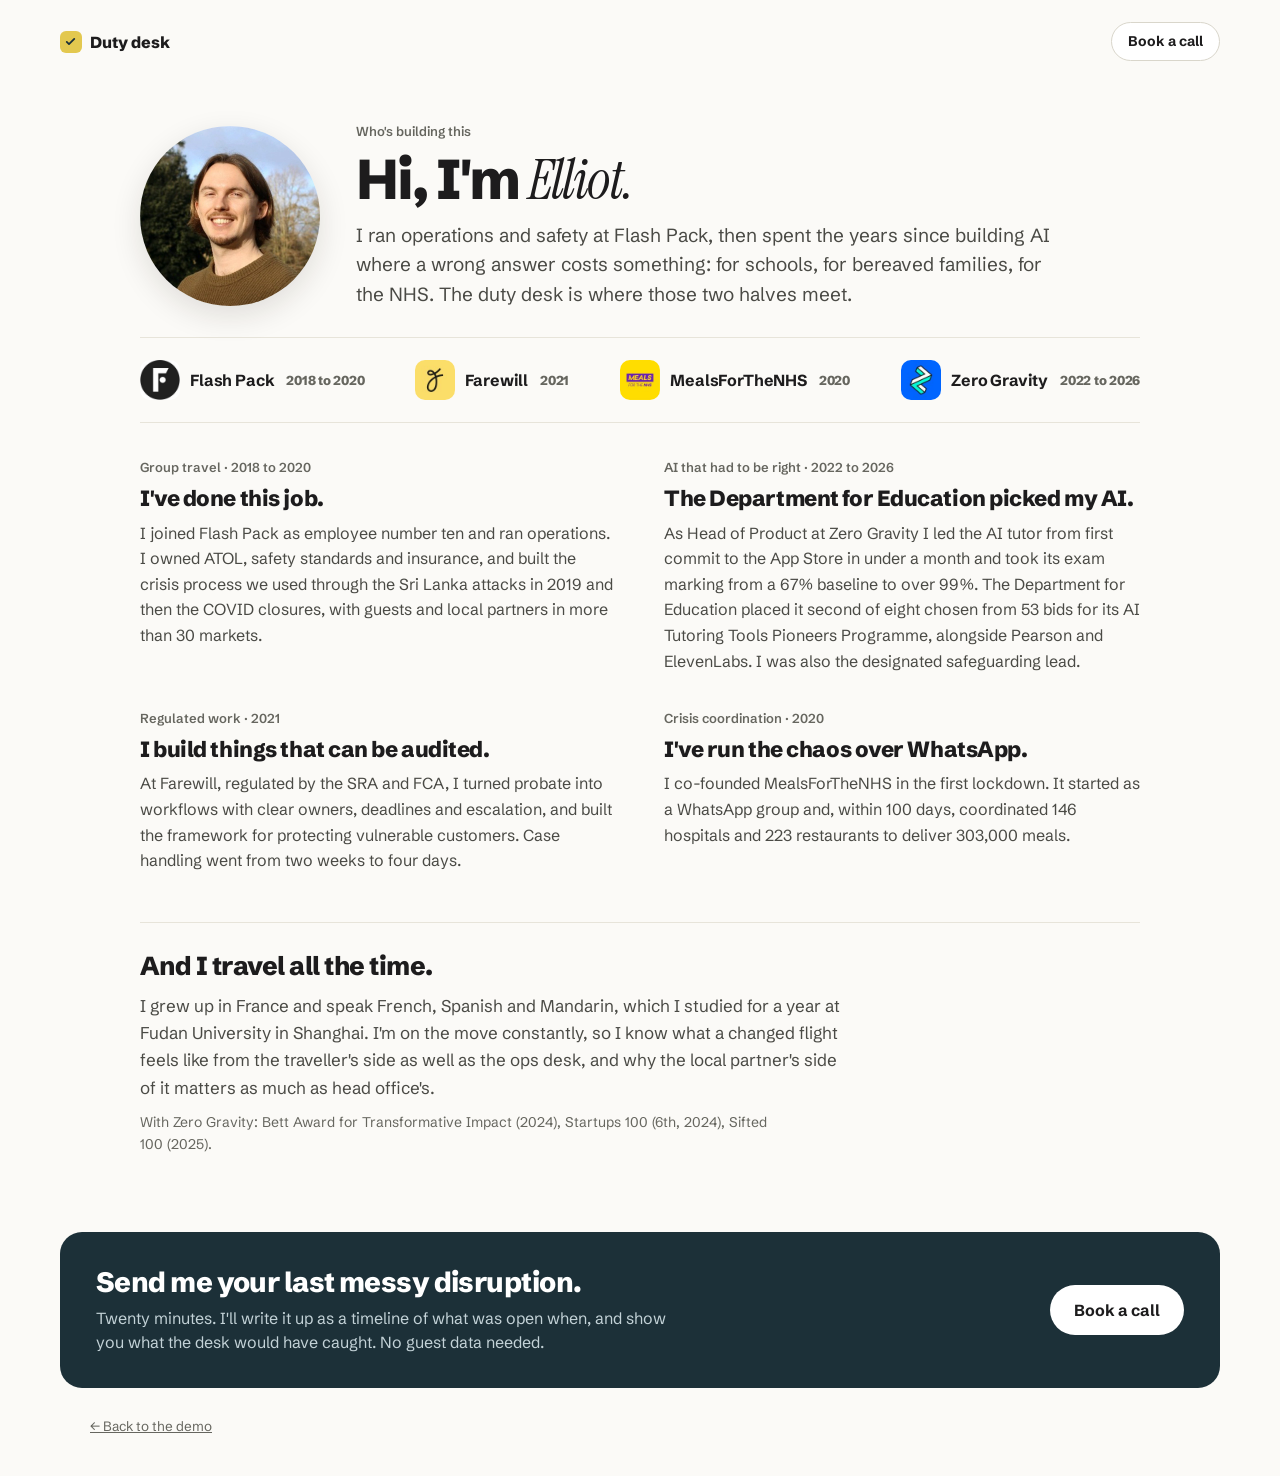
==== commit 0f974e80: "Update the site" ====
--- a/about.html
+++ b/about.html
@@ -61,7 +61,7 @@
 
 <section class="travel">
   <h2>And I travel all the time.</h2>
-  <p>I grew up in France and speak French, Spanish and Mandarin, which I studied for a year at Fudan University in Shanghai. I'm on the move constantly, so I know what a changed flight feels like from the traveller's side as well as the ops desk, and why the local agent's side of it matters as much as head office's.</p>
+  <p>I grew up in France and speak French, Spanish and Mandarin, which I studied for a year at Fudan University in Shanghai. I'm on the move constantly, so I know what a changed flight feels like from the traveller's side as well as the ops desk, and why the local partner's side of it matters as much as head office's.</p>
   <p class="small">With Zero Gravity: Bett Award for Transformative Impact (2024), Startups 100 (6th, 2024), Sifted 100 (2025).</p>
 </section>
 
--- a/home.css
+++ b/home.css
@@ -140,3 +140,51 @@
 .logos img{width:40px;height:40px;border-radius:10px;object-fit:cover}
 .logos b{font:700 16px var(--sans);color:var(--ink);letter-spacing:-.01em}
 .logos div span{font-size:13px;color:#66665F;margin-left:2px}
+
+/* Trust: three rules, Heim-style, each with the moment in the demo that proves it. */
+.trust{max-width:1100px;margin:96px auto 0}
+.trust h2{font:800 34px/1.12 var(--sans);letter-spacing:-.03em;color:var(--ink);margin-bottom:8px}
+.trust-lede{font-size:18px;color:#4A4A45;margin-bottom:32px}
+.rules3{list-style:none;padding:0;display:grid;grid-template-columns:repeat(3,1fr);gap:40px;counter-reset:r}
+.rules3 li{counter-increment:r;border-top:2px solid var(--ink);padding-top:16px}
+.rules3 li::before{content:counter(r);font:700 13px var(--sans);color:#66665F;display:block;margin-bottom:8px}
+.rules3 h3{font:700 19px/1.3 var(--sans);color:var(--ink);margin-bottom:8px;letter-spacing:-.01em}
+.rules3 p{font-size:15.5px;line-height:1.55;color:#4A4A45}
+.rules3 .proof{margin-top:10px;font-size:14px;color:var(--olive-ink)}
+.trust-foot{margin-top:36px;font-size:15.5px;color:#55554F;max-width:78ch}
+@media (max-width:900px){.rules3{grid-template-columns:1fr;gap:28px}}
+
+/* How it starts (Gojiberry's three steps) and an FAQ (Trellis, Lightsprint). */
+.start,.faq{max-width:1100px;margin:88px auto 0}
+.start h2,.faq h2{font:800 30px/1.15 var(--sans);letter-spacing:-.025em;color:var(--ink);margin-bottom:22px}
+.steps3{list-style:none;padding:0;display:grid;grid-template-columns:repeat(3,1fr);gap:20px;counter-reset:s}
+.steps3 li{counter-increment:s;background:#fff;border:1px solid #ECE9DF;border-radius:16px;padding:20px;display:flex;flex-direction:column;gap:6px}
+.steps3 li::before{content:counter(s);width:28px;height:28px;border-radius:50%;display:grid;place-items:center;background:var(--ink);color:#fff;font:700 13px var(--sans);margin-bottom:6px}
+.steps3 b{font-size:17px;color:var(--ink);line-height:1.3}
+.steps3 span{font-size:15px;color:#55554F;line-height:1.5}
+.faq details{border-top:1px solid #E7E4DA;padding:16px 2px}
+.faq details:last-child{border-bottom:1px solid #E7E4DA}
+.faq summary{cursor:pointer;font:700 17px var(--sans);color:var(--ink);list-style:none;display:flex;justify-content:space-between;gap:16px}
+.faq summary::-webkit-details-marker{display:none}
+.faq summary::after{content:"+";font-weight:400;font-size:22px;line-height:1;color:#66665F}
+.faq details[open] summary::after{content:"–"}
+.faq details p{margin-top:10px;font-size:16px;line-height:1.6;color:#4A4A45;max-width:75ch}
+.me{margin-top:88px}
+@media (max-width:900px){.steps3{grid-template-columns:1fr}}
+
+/* Three jobs under the hero, then a lead-in to the demo. */
+.intro h1{max-width:18ch;margin-left:auto;margin-right:auto}
+.jobs{max-width:1100px;margin:8px auto 0;display:grid;grid-template-columns:repeat(3,1fr);gap:36px;padding:32px 0 8px}
+.job-when{font:600 13px var(--sans);color:#66665F;margin-bottom:6px}
+.jobs h3{font:800 22px/1.2 var(--sans);letter-spacing:-.02em;color:var(--ink);margin-bottom:8px}
+.jobs p:last-child{font-size:15.5px;line-height:1.55;color:#4A4A45}
+.demo-head{max-width:1100px;margin:72px auto 18px;text-align:center}
+.demo-head h2{font:800 30px/1.15 var(--sans);letter-spacing:-.025em;color:var(--ink);margin-bottom:6px}
+.demo-head p{font-size:16px;color:#55554F}
+@media (max-width:900px){.jobs{grid-template-columns:1fr;gap:24px}}
+
+.intro h1{max-width:20ch;font-size:clamp(36px,5.2vw,62px)}
+.intro h1{max-width:none}
+.intro h1 em{display:block}
+.ec-k.hard{color:#5E5E57}
+.ec-row{grid-template-columns:130px 1fr}
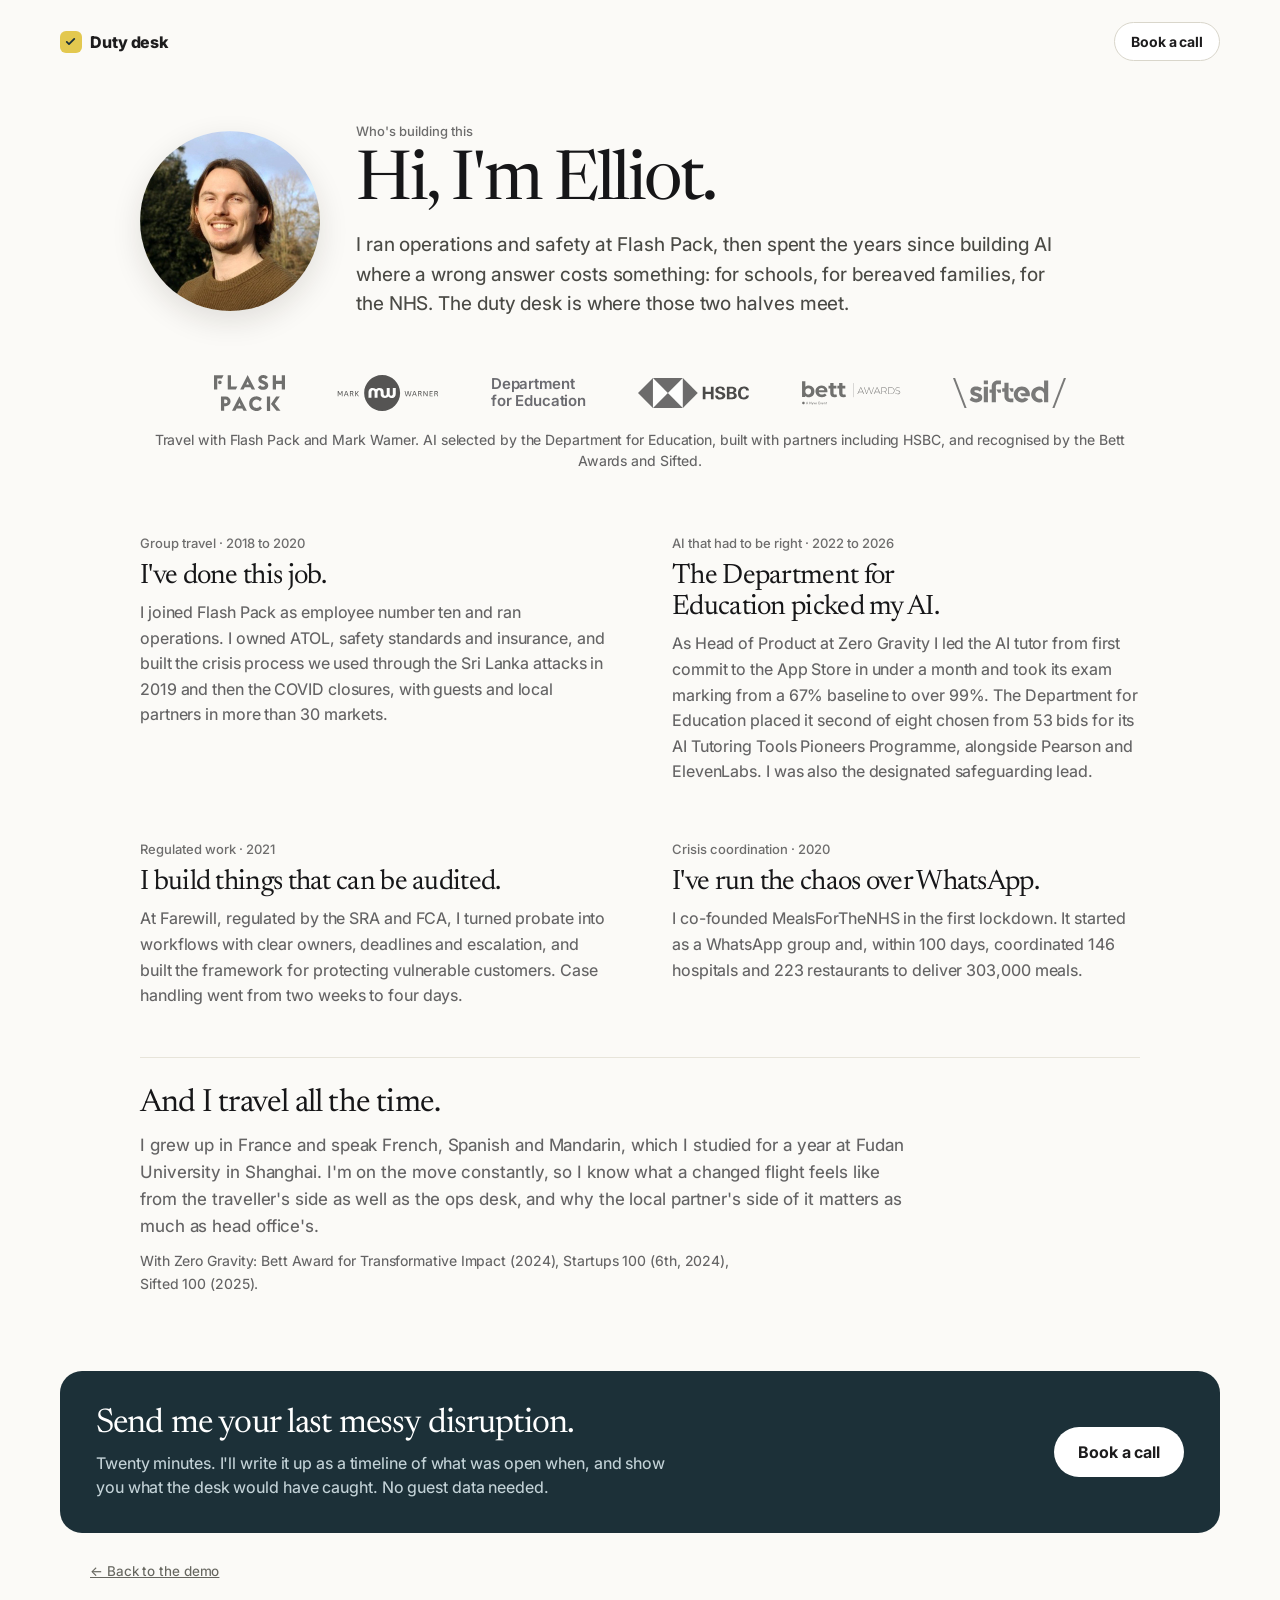
==== commit 8886a5c8: "Update the site" ====
--- a/about.html
+++ b/about.html
@@ -7,11 +7,13 @@
 <meta name="description" content="Elliot Little ran operations and safety at Flash Pack and has since built AI where mistakes cost something, for schools, families and the NHS.">
 <link rel="preconnect" href="https://fonts.googleapis.com">
 <link rel="preconnect" href="https://fonts.gstatic.com" crossorigin>
-<link href="https://fonts.googleapis.com/css2?family=Instrument+Serif:ital@0;1&family=Schibsted+Grotesk:wght@400;500;600;700;800&family=JetBrains+Mono:wght@400;500;700&display=swap" rel="stylesheet">
+<link href="https://fonts.googleapis.com/css2?family=Inter:wght@400;450;500;600;700&family=Newsreader:opsz,wght@6..72,400;6..72,500&display=swap" rel="stylesheet">
+
 <link rel="icon" href="data:image/svg+xml,%3Csvg xmlns=%22http://www.w3.org/2000/svg%22 viewBox=%220 0 16 16%22%3E%3Crect width=%2216%22 height=%2216%22 rx=%224%22 fill=%22%231C3038%22/%3E%3Ccircle cx=%228%22 cy=%228%22 r=%223%22 fill=%22%23E3C84F%22/%3E%3C/svg%3E">
 <link rel="stylesheet" href="slack.css">
 <link rel="stylesheet" href="site.css">
 <link rel="stylesheet" href="home.css">
+<link rel="stylesheet" href="type.css">
 </head>
 <body data-page="home">
 
@@ -29,11 +31,16 @@
   </div>
 </header>
 
-<section class="logos" aria-label="Where I've done this work">
-  <div><img src="logos/flash-pack.jpeg" alt="" width="40" height="40"><b>Flash Pack</b><span>2018 to 2020</span></div>
-  <div><img src="logos/farewill.jpeg" alt="" width="40" height="40"><b>Farewill</b><span>2021</span></div>
-  <div><img src="logos/meals-for-the-nhs.jpeg" alt="" width="40" height="40"><b>MealsForTheNHS</b><span>2020</span></div>
-  <div><img src="logos/zero-gravity.jpeg" alt="" width="40" height="40"><b>Zero Gravity</b><span>2022 to 2026</span></div>
+<section class="trust-strip" aria-label="Experience and recognition">
+  <div class="row">
+    <img src="logos/trust/flashpack.svg" alt="Flash Pack" class="tall mono">
+    <img src="logos/trust/markwarner.svg" alt="Mark Warner" class="tall">
+    <span class="dfe">Department<br>for Education</span>
+    <img src="logos/trust/hsbc.svg" alt="HSBC">
+    <img src="logos/trust/bett.svg" alt="Bett Awards" class="mono">
+    <img src="logos/trust/sifted.svg" alt="Sifted">
+  </div>
+  <p>Travel with Flash Pack and Mark Warner. AI selected by the Department for Education, built with partners including HSBC, and recognised by the Bett Awards and Sifted.</p>
 </section>
 
 <section class="creds">
--- a/home.css
+++ b/home.css
@@ -188,3 +188,6 @@
 .intro h1 em{display:block}
 .ec-k.hard{color:#5E5E57}
 .ec-row{grid-template-columns:130px 1fr}
+.byline{display:flex;align-items:center;justify-content:center;gap:10px;flex-wrap:wrap;margin-top:18px;font-size:15px;color:#4A4A45}
+.byline img{width:28px;height:28px;border-radius:50%;object-fit:cover}
+.byline a{color:var(--ink);font-weight:600}
--- a/type.css
+++ b/type.css
@@ -0,0 +1,69 @@
+/* One type system, after incident.io: every heading in one regular-weight serif with
+   tight tracking; everything else in one sans; body copy in soft grey; generous space.
+   Loaded last on every page. */
+:root{
+  --serif:"Newsreader",Georgia,"Times New Roman",serif;
+  --sans:"Inter",-apple-system,BlinkMacSystemFont,"Segoe UI",Roboto,Arial,sans-serif;
+  --mono:var(--sans);
+  --text:rgba(22,22,24,.66);
+}
+body{font-family:var(--sans);font-weight:450;letter-spacing:-.006em}
+h1,h2,h3{font-family:var(--serif)!important;font-weight:400!important;color:#161618!important;text-wrap:balance}
+h1{letter-spacing:-.035em!important;line-height:1.02!important}
+h2{letter-spacing:-.025em!important;line-height:1.12!important}
+h3{letter-spacing:-.015em!important;line-height:1.2!important}
+h1 em,h2 em,.intro h1 em,.about-hero h1 em{font-family:inherit!important;font-style:normal!important;font-weight:inherit!important;display:inline}
+.intro h1 em{display:block}
+
+/* Home */
+.intro{padding:72px 0 24px}
+.intro h1{font-size:clamp(42px,6vw,76px)!important}
+.intro .lede{font-size:19px;line-height:1.5;color:var(--text);font-weight:500}
+.byline{font-size:14.5px;color:var(--text)}
+.jobs{gap:48px;padding-top:56px}
+.jobs h3{font-size:26px!important}
+.jobs p:last-child,.rules3 p,.steps3 span,.faq details p,.trust-foot,.me p,.demo-head p,.creds p:last-child,.travel p,.slide ul,.plain{color:var(--text)!important;font-weight:450}
+.job-when,.kicker,.k,.eyebrow{font:500 13px var(--sans)!important;letter-spacing:0!important;text-transform:none!important;color:rgba(22,22,24,.62)!important}
+.demo-head{margin-top:120px}
+.demo-head h2,.trust h2,.start h2,.faq h2{font-size:clamp(32px,3.6vw,44px)!important}
+.trust,.start,.faq{margin-top:120px}
+.rules3 h3,.steps3 b{font-family:var(--serif);font-weight:400;font-size:22px;letter-spacing:-.015em;color:#161618}
+.rules3 li::before,.steps3 li::before{font-family:var(--sans)}
+.faq summary{font:500 17px var(--sans);letter-spacing:-.01em}
+.me{margin-top:120px}
+.me h2{font-size:26px!important}
+.talk-band h2{font-size:34px!important;color:#fff!important}
+
+/* Demo (Slack mock): one sans, no caps labels */
+.trip-h,.ec-head,.ec-k,.card .src,.block .for,.apptag,.via,.who,.tag{font-family:var(--sans)!important;letter-spacing:0!important;text-transform:none!important}
+.ec-head{font-size:12.5px!important;font-weight:600!important}
+.ec-k{font-size:13px!important;font-weight:600!important}
+.trip-h{font-size:12.5px!important;font-weight:600!important}
+.block .for{font-size:12.5px!important;font-weight:600!important}
+
+/* About */
+.about-hero h1{font-size:clamp(44px,5.4vw,68px)!important}
+.creds{gap:56px 64px;margin-top:64px}
+.creds h2{font-size:28px!important}
+.travel h2{font-size:32px!important}
+
+/* How it works */
+.page h1{font-size:clamp(40px,5vw,60px)!important}
+.slide h2{font-size:clamp(26px,2.8vw,34px)!important}
+.slide{padding:44px 48px}
+
+/* Trust strip, monochrome like incident.io's customer logos */
+.trust-strip{max-width:1000px;margin:56px auto 0;text-align:center}
+.trust-strip .row{display:flex;flex-wrap:wrap;align-items:center;justify-content:center;gap:28px 52px}
+.trust-strip img{height:30px;width:auto;filter:grayscale(1);opacity:.7}
+.trust-strip img.mono{filter:brightness(0);opacity:.55}
+.trust-strip img.tall{height:36px}
+.trust-strip .dfe{font:600 15px/1.1 var(--sans);color:#6B6B70;text-align:left;letter-spacing:-.01em}
+.trust-strip p{margin-top:18px;font-size:14px;color:var(--text)}
+
+/* Same canvas and width on every page */
+body{background:#FBFAF7}
+body:not([data-page="home"]){padding:0 28px 40px}
+.deck,.page{max-width:1100px!important;margin-left:auto!important;margin-right:auto!important}
+.page{padding-top:56px!important}
+.sources{max-width:1100px;margin:0 auto}
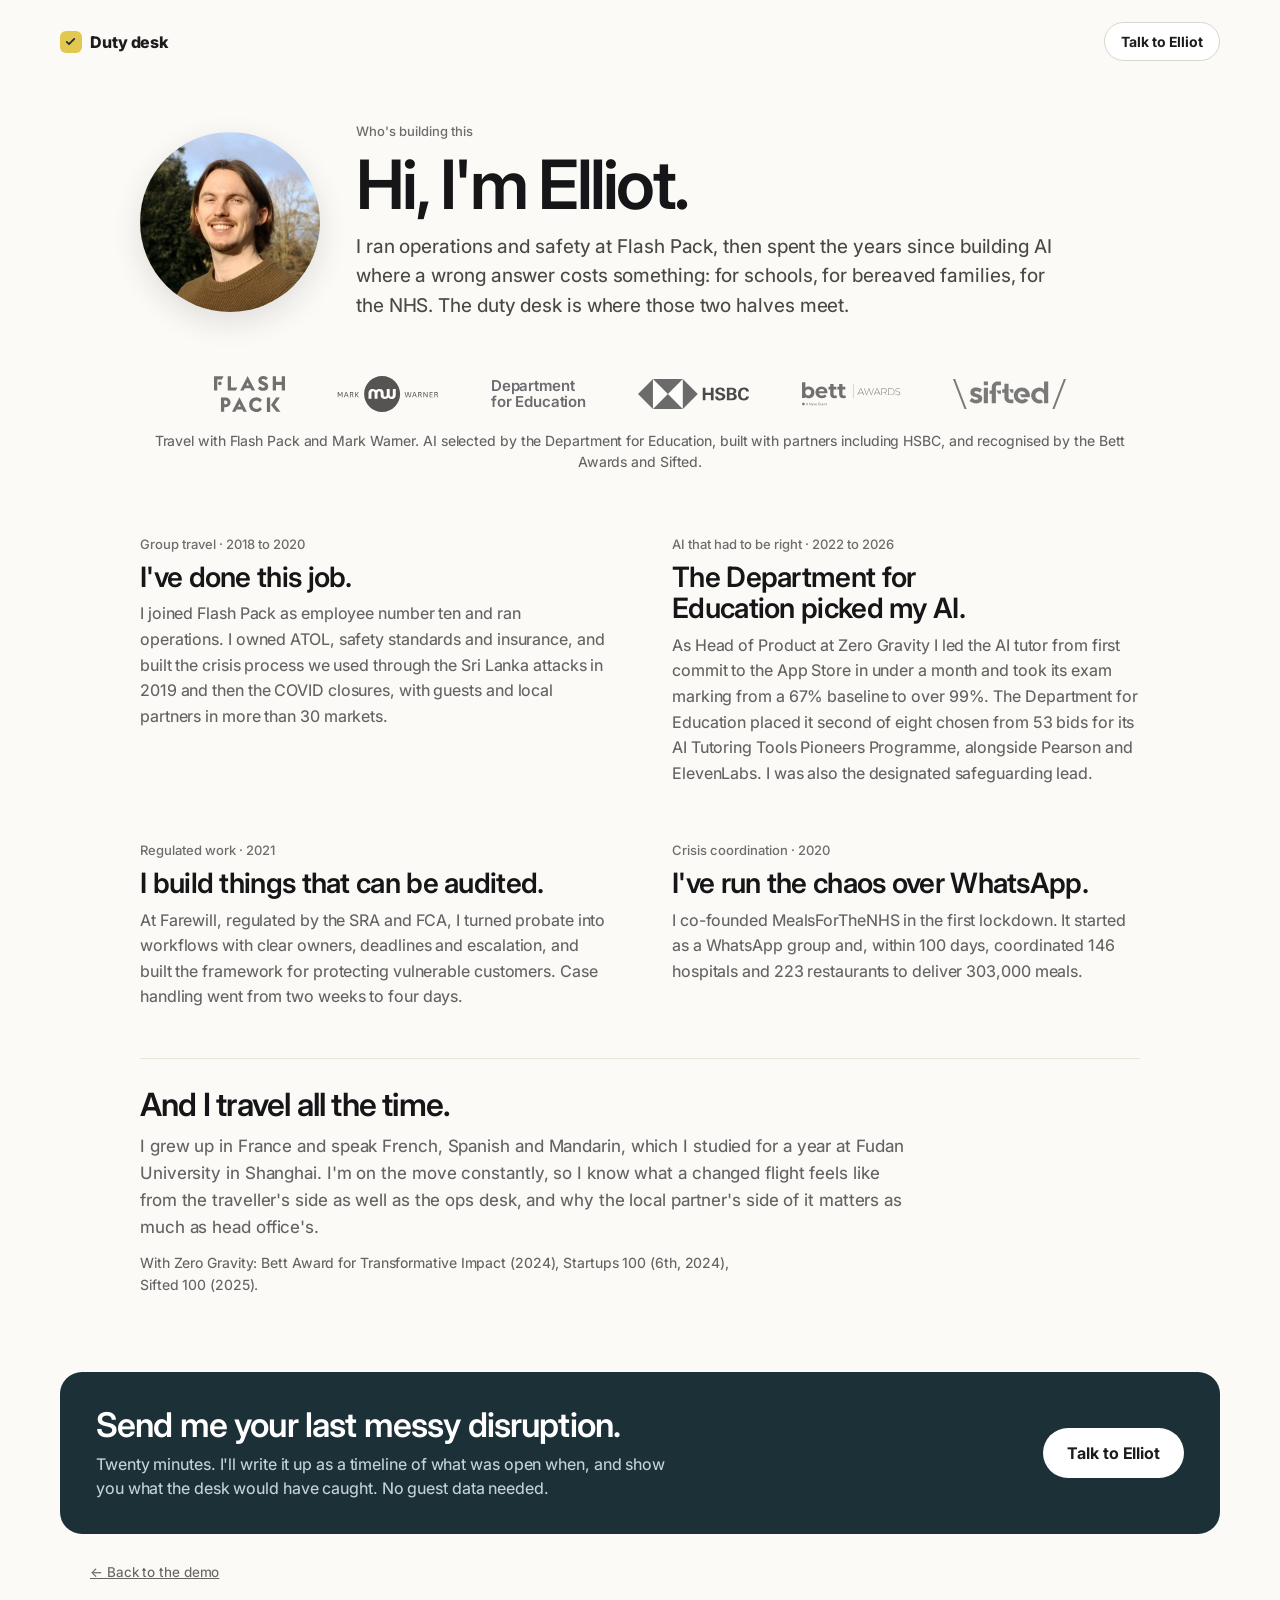
==== commit f1a7b5b6: "Update the site" ====
--- a/about.html
+++ b/about.html
@@ -7,7 +7,7 @@
 <meta name="description" content="Elliot Little ran operations and safety at Flash Pack and has since built AI where mistakes cost something, for schools, families and the NHS.">
 <link rel="preconnect" href="https://fonts.googleapis.com">
 <link rel="preconnect" href="https://fonts.gstatic.com" crossorigin>
-<link href="https://fonts.googleapis.com/css2?family=Inter:wght@400;450;500;600;700&family=Newsreader:opsz,wght@6..72,400;6..72,500&display=swap" rel="stylesheet">
+<link href="https://fonts.googleapis.com/css2?family=Inter:wght@400;450;500;600;700&display=swap" rel="stylesheet">
 
 <link rel="icon" href="data:image/svg+xml,%3Csvg xmlns=%22http://www.w3.org/2000/svg%22 viewBox=%220 0 16 16%22%3E%3Crect width=%2216%22 height=%2216%22 rx=%224%22 fill=%22%231C3038%22/%3E%3Ccircle cx=%228%22 cy=%228%22 r=%223%22 fill=%22%23E3C84F%22/%3E%3C/svg%3E">
 <link rel="stylesheet" href="slack.css">
@@ -19,7 +19,7 @@
 
 <nav class="sitebar" aria-label="Site">
   <a class="brand" href="index.html"><i class="sq desk-sq" aria-hidden="true"></i>Duty desk</a>
-  <a class="talk" data-talk href="#">Book a call</a>
+  <a class="talk" data-talk href="#">Talk to Elliot</a>
 </nav>
 
 <header class="about-hero">
@@ -77,7 +77,7 @@
     <h2>Send me your last messy disruption.</h2>
     <p>Twenty minutes. I'll write it up as a timeline of what was open when, and show you what the desk would have caught. No guest data needed.</p>
   </div>
-  <a class="cta light" data-talk href="#">Book a call</a>
+  <a class="cta light" data-talk href="#">Talk to Elliot</a>
 </section>
 
 <footer class="foot"><p><a href="index.html">← Back to the demo</a></p></footer>
--- a/type.css
+++ b/type.css
@@ -2,14 +2,14 @@
    tight tracking; everything else in one sans; body copy in soft grey; generous space.
    Loaded last on every page. */
 :root{
-  --serif:"Newsreader",Georgia,"Times New Roman",serif;
+  --serif:var(--sans);
   --sans:"Inter",-apple-system,BlinkMacSystemFont,"Segoe UI",Roboto,Arial,sans-serif;
   --mono:var(--sans);
   --text:rgba(22,22,24,.66);
 }
 body{font-family:var(--sans);font-weight:450;letter-spacing:-.006em}
-h1,h2,h3{font-family:var(--serif)!important;font-weight:400!important;color:#161618!important;text-wrap:balance}
-h1{letter-spacing:-.035em!important;line-height:1.02!important}
+h1,h2,h3{font-family:var(--sans)!important;font-weight:600!important;color:#161618!important;text-wrap:balance}
+h1{letter-spacing:-.04em!important;line-height:1.04!important}
 h2{letter-spacing:-.025em!important;line-height:1.12!important}
 h3{letter-spacing:-.015em!important;line-height:1.2!important}
 h1 em,h2 em,.intro h1 em,.about-hero h1 em{font-family:inherit!important;font-style:normal!important;font-weight:inherit!important;display:inline}
@@ -21,13 +21,13 @@
 .intro .lede{font-size:19px;line-height:1.5;color:var(--text);font-weight:500}
 .byline{font-size:14.5px;color:var(--text)}
 .jobs{gap:48px;padding-top:56px}
-.jobs h3{font-size:26px!important}
+.jobs h3{font-size:22px!important}
 .jobs p:last-child,.rules3 p,.steps3 span,.faq details p,.trust-foot,.me p,.demo-head p,.creds p:last-child,.travel p,.slide ul,.plain{color:var(--text)!important;font-weight:450}
 .job-when,.kicker,.k,.eyebrow{font:500 13px var(--sans)!important;letter-spacing:0!important;text-transform:none!important;color:rgba(22,22,24,.62)!important}
 .demo-head{margin-top:120px}
 .demo-head h2,.trust h2,.start h2,.faq h2{font-size:clamp(32px,3.6vw,44px)!important}
 .trust,.start,.faq{margin-top:120px}
-.rules3 h3,.steps3 b{font-family:var(--serif);font-weight:400;font-size:22px;letter-spacing:-.015em;color:#161618}
+.rules3 h3,.steps3 b{font-family:var(--sans);font-weight:600;font-size:19px;letter-spacing:-.015em;color:#161618}
 .rules3 li::before,.steps3 li::before{font-family:var(--sans)}
 .faq summary{font:500 17px var(--sans);letter-spacing:-.01em}
 .me{margin-top:120px}
@@ -67,3 +67,8 @@
 .deck,.page{max-width:1100px!important;margin-left:auto!important;margin-right:auto!important}
 .page{padding-top:56px!important}
 .sources{max-width:1100px;margin:0 auto}
+
+/* Final: one family, two weights. */
+*{font-family:var(--sans)}
+.intro h1{font-size:clamp(40px,5.4vw,68px)!important}
+.intro h1 em{color:rgba(22,22,24,.5)!important}
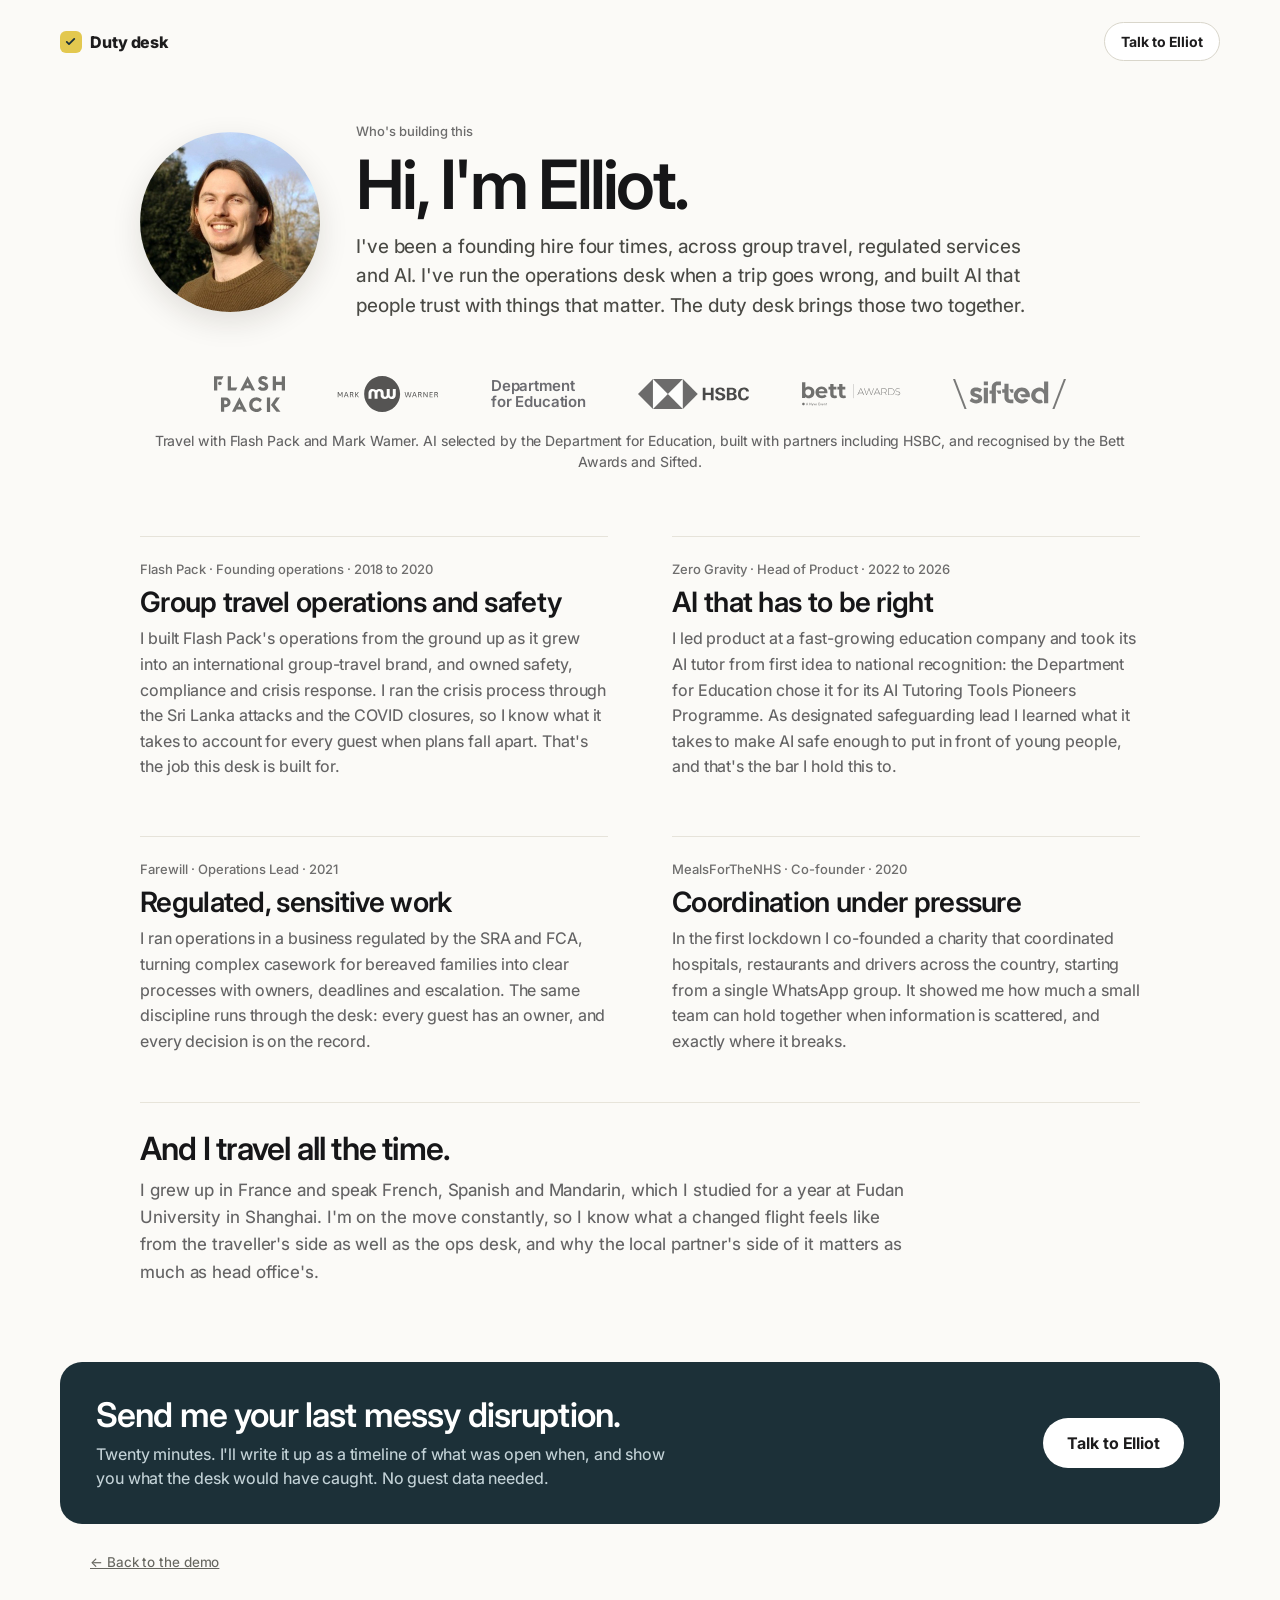
==== commit f9444b6a: "Update the site" ====
--- a/about.html
+++ b/about.html
@@ -27,7 +27,7 @@
   <div>
     <p class="kicker">Who's building this</p>
     <h1>Hi, I'm <em>Elliot.</em></h1>
-    <p class="lede">I ran operations and safety at Flash Pack, then spent the years since building AI where a wrong answer costs something: for schools, for bereaved families, for the NHS. The duty desk is where those two halves meet.</p>
+    <p class="lede">I've been a founding hire four times, across group travel, regulated services and AI. I've run the operations desk when a trip goes wrong, and built AI that people trust with things that matter. The duty desk brings those two together.</p>
   </div>
 </header>
 
@@ -45,31 +45,30 @@
 
 <section class="creds">
   <article>
-    <p class="kicker">Group travel · 2018 to 2020</p>
-    <h2>I've done this job.</h2>
-    <p>I joined Flash Pack as employee number ten and ran operations. I owned ATOL, safety standards and insurance, and built the crisis process we used through the Sri Lanka attacks in 2019 and then the COVID closures, with guests and local partners in more than 30 markets.</p>
+    <p class="kicker">Flash Pack · Founding operations · 2018 to 2020</p>
+    <h2>Group travel operations and safety</h2>
+    <p>I built Flash Pack's operations from the ground up as it grew into an international group-travel brand, and owned safety, compliance and crisis response. I ran the crisis process through the Sri Lanka attacks and the COVID closures, so I know what it takes to account for every guest when plans fall apart. That's the job this desk is built for.</p>
   </article>
   <article>
-    <p class="kicker">AI that had to be right · 2022 to 2026</p>
-    <h2>The Department for Education picked my AI.</h2>
-    <p>As Head of Product at Zero Gravity I led the AI tutor from first commit to the App Store in under a month and took its exam marking from a 67% baseline to over 99%. The Department for Education placed it second of eight chosen from 53 bids for its AI Tutoring Tools Pioneers Programme, alongside Pearson and ElevenLabs. I was also the designated safeguarding lead.</p>
+    <p class="kicker">Zero Gravity · Head of Product · 2022 to 2026</p>
+    <h2>AI that has to be right</h2>
+    <p>I led product at a fast-growing education company and took its AI tutor from first idea to national recognition: the Department for Education chose it for its AI Tutoring Tools Pioneers Programme. As designated safeguarding lead I learned what it takes to make AI safe enough to put in front of young people, and that's the bar I hold this to.</p>
   </article>
   <article>
-    <p class="kicker">Regulated work · 2021</p>
-    <h2>I build things that can be audited.</h2>
-    <p>At Farewill, regulated by the SRA and FCA, I turned probate into workflows with clear owners, deadlines and escalation, and built the framework for protecting vulnerable customers. Case handling went from two weeks to four days.</p>
+    <p class="kicker">Farewill · Operations Lead · 2021</p>
+    <h2>Regulated, sensitive work</h2>
+    <p>I ran operations in a business regulated by the SRA and FCA, turning complex casework for bereaved families into clear processes with owners, deadlines and escalation. The same discipline runs through the desk: every guest has an owner, and every decision is on the record.</p>
   </article>
   <article>
-    <p class="kicker">Crisis coordination · 2020</p>
-    <h2>I've run the chaos over WhatsApp.</h2>
-    <p>I co-founded MealsForTheNHS in the first lockdown. It started as a WhatsApp group and, within 100 days, coordinated 146 hospitals and 223 restaurants to deliver 303,000 meals.</p>
+    <p class="kicker">MealsForTheNHS · Co-founder · 2020</p>
+    <h2>Coordination under pressure</h2>
+    <p>In the first lockdown I co-founded a charity that coordinated hospitals, restaurants and drivers across the country, starting from a single WhatsApp group. It showed me how much a small team can hold together when information is scattered, and exactly where it breaks.</p>
   </article>
 </section>
 
 <section class="travel">
   <h2>And I travel all the time.</h2>
   <p>I grew up in France and speak French, Spanish and Mandarin, which I studied for a year at Fudan University in Shanghai. I'm on the move constantly, so I know what a changed flight feels like from the traveller's side as well as the ops desk, and why the local partner's side of it matters as much as head office's.</p>
-  <p class="small">With Zero Gravity: Bett Award for Transformative Impact (2024), Startups 100 (6th, 2024), Sifted 100 (2025).</p>
 </section>
 
 <section class="talk-band" id="talk">
--- a/type.css
+++ b/type.css
@@ -72,3 +72,11 @@
 *{font-family:var(--sans)}
 .intro h1{font-size:clamp(40px,5.4vw,68px)!important}
 .intro h1 em{color:rgba(22,22,24,.5)!important}
+
+/* Visual separation: each section sits on a hairline with generous space. */
+.jobs,.demo-head,.trust,.start,.faq,.me{border-top:1px solid #E6E3DA;padding-top:72px}
+.jobs{margin-top:64px}
+.byline{margin:96px auto 0;max-width:1100px;border-top:1px solid #E6E3DA;padding-top:48px}
+.demo-head{border-top:0;padding-top:0;margin-top:20px!important}
+.trust,.start,.faq,.me{margin-top:96px!important}
+.creds article{border-top:1px solid #E6E3DA;padding-top:24px}
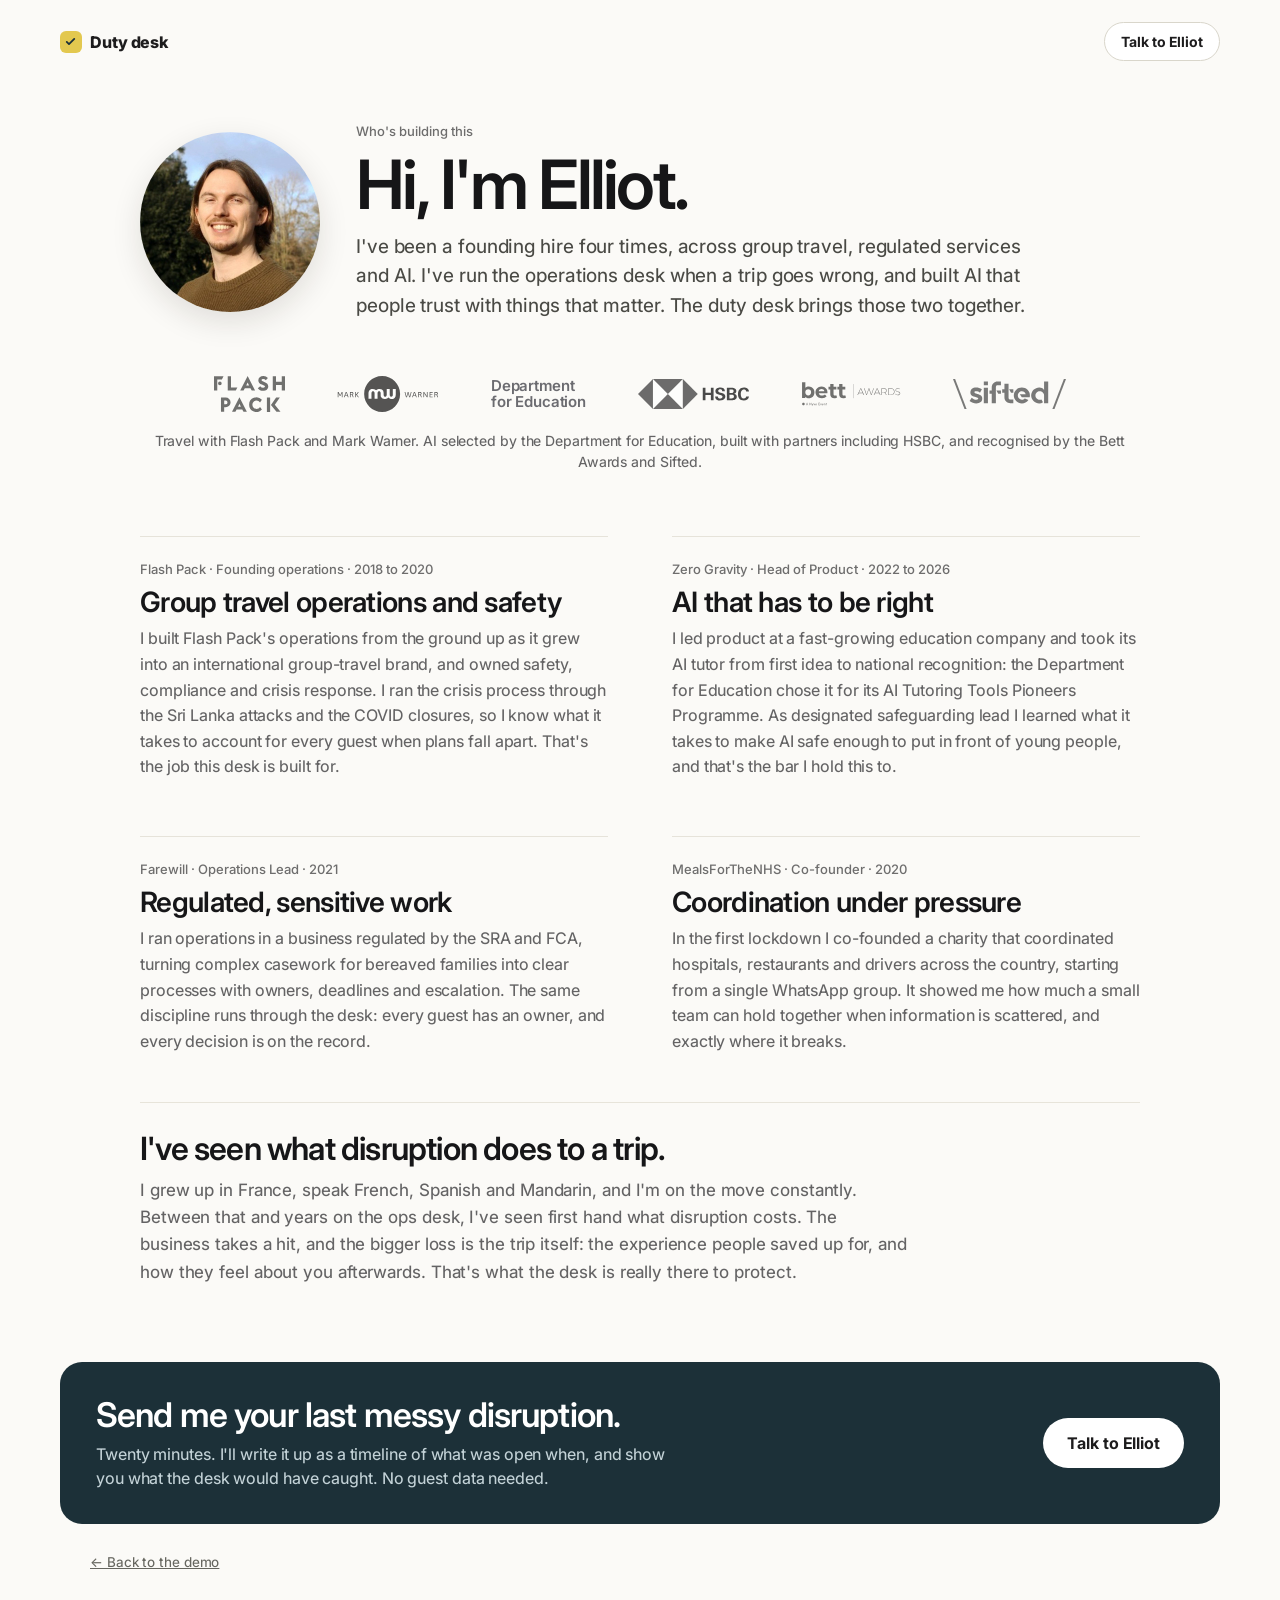
==== commit 12fbc7eb: "Update the site" ====
--- a/about.html
+++ b/about.html
@@ -67,8 +67,8 @@
 </section>
 
 <section class="travel">
-  <h2>And I travel all the time.</h2>
-  <p>I grew up in France and speak French, Spanish and Mandarin, which I studied for a year at Fudan University in Shanghai. I'm on the move constantly, so I know what a changed flight feels like from the traveller's side as well as the ops desk, and why the local partner's side of it matters as much as head office's.</p>
+  <h2>I've seen what disruption does to a trip.</h2>
+  <p>I grew up in France, speak French, Spanish and Mandarin, and I'm on the move constantly. Between that and years on the ops desk, I've seen first hand what disruption costs. The business takes a hit, and the bigger loss is the trip itself: the experience people saved up for, and how they feel about you afterwards. That's what the desk is really there to protect.</p>
 </section>
 
 <section class="talk-band" id="talk">
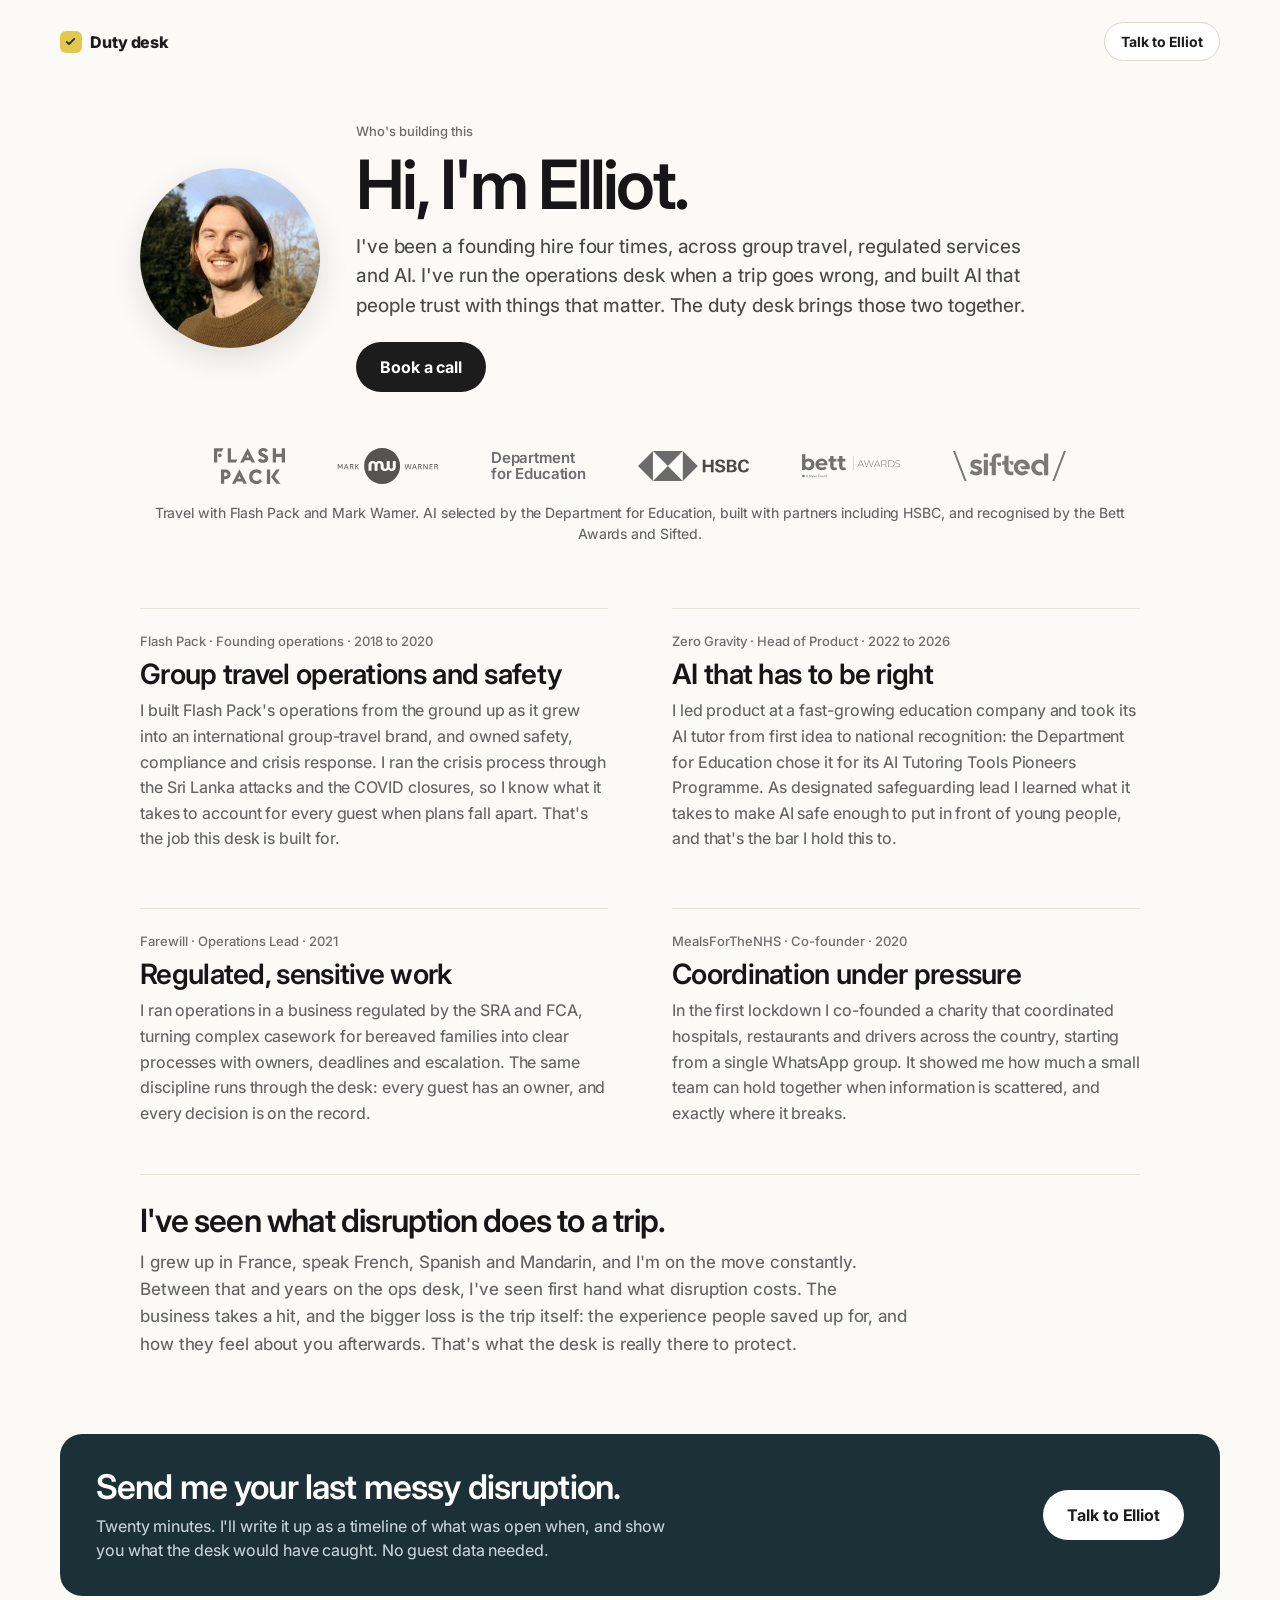
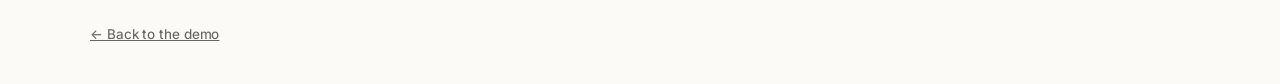
==== commit 7ab87259: "Update the site" ====
--- a/about.html
+++ b/about.html
@@ -28,6 +28,7 @@
     <p class="kicker">Who's building this</p>
     <h1>Hi, I'm <em>Elliot.</em></h1>
     <p class="lede">I've been a founding hire four times, across group travel, regulated services and AI. I've run the operations desk when a trip goes wrong, and built AI that people trust with things that matter. The duty desk brings those two together.</p>
+    <a class="cta book-hero" data-talk href="#talk">Book a call</a>
   </div>
 </header>
 
--- a/home.css
+++ b/home.css
@@ -191,3 +191,6 @@
 .byline{display:flex;align-items:center;justify-content:center;gap:10px;flex-wrap:wrap;margin-top:18px;font-size:15px;color:#4A4A45}
 .byline img{width:28px;height:28px;border-radius:50%;object-fit:cover}
 .byline a{color:var(--ink);font-weight:600}
+.byline .book{margin-left:4px;font-weight:700;font-size:14px;color:#fff;background:var(--ink);text-decoration:none;border-radius:999px;padding:7px 14px}
+.byline .book:hover{background:#000}
+.about-hero .book-hero{margin-top:22px}
--- a/type.css
+++ b/type.css
@@ -80,3 +80,11 @@
 .demo-head{border-top:0;padding-top:0;margin-top:20px!important}
 .trust,.start,.faq,.me{margin-top:96px!important}
 .creds article{border-top:1px solid #E6E3DA;padding-top:24px}
+
+/* Byline as its own quiet band; demo intro gets room. */
+.byline{margin:96px auto 0;padding:28px 0;border-top:1px solid #E6E3DA;border-bottom:1px solid #E6E3DA;font-size:15px}
+.byline span a{margin-left:6px;font-weight:500;color:#161618;text-decoration:underline;text-underline-offset:3px}
+.demo-head{margin-top:96px!important}
+.demo-head h2{margin-bottom:10px!important}
+.demo .nav{margin-top:28px}
+.demo .context{margin:14px auto 22px;font-size:15px}
